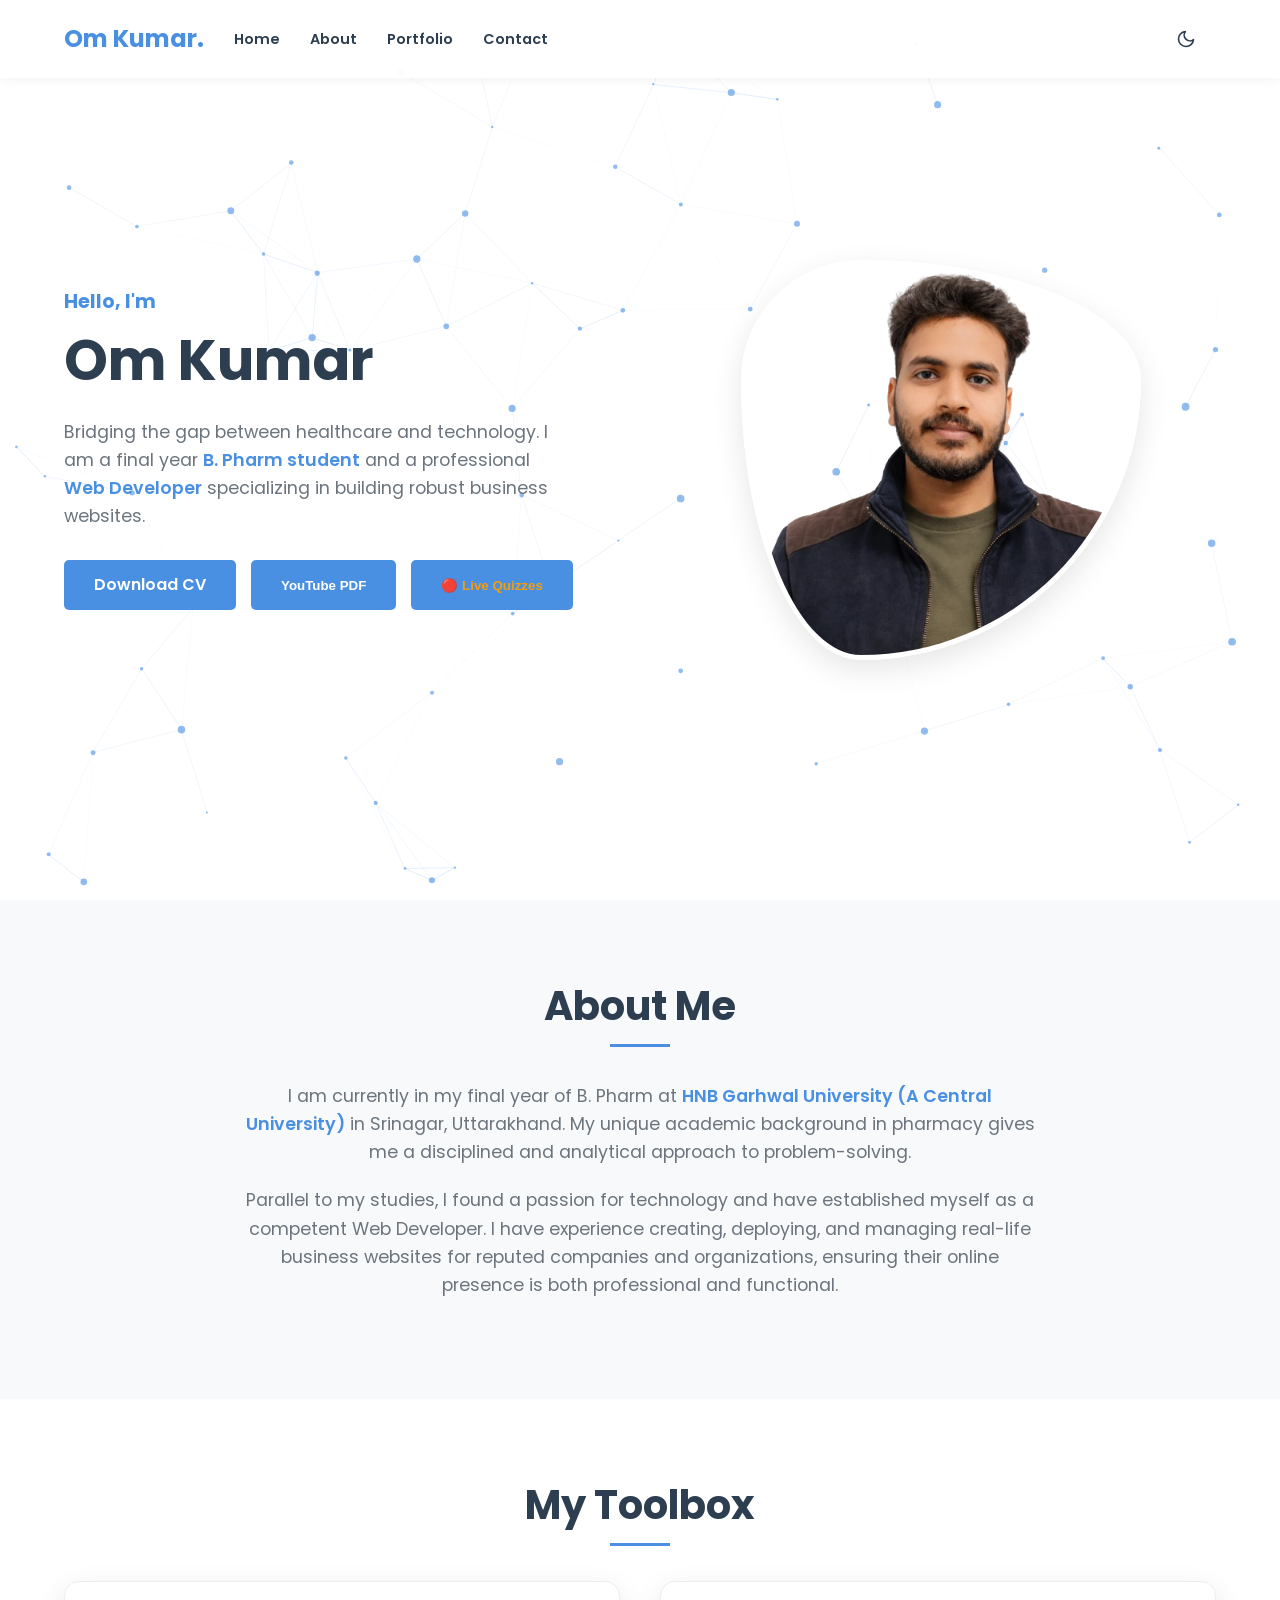
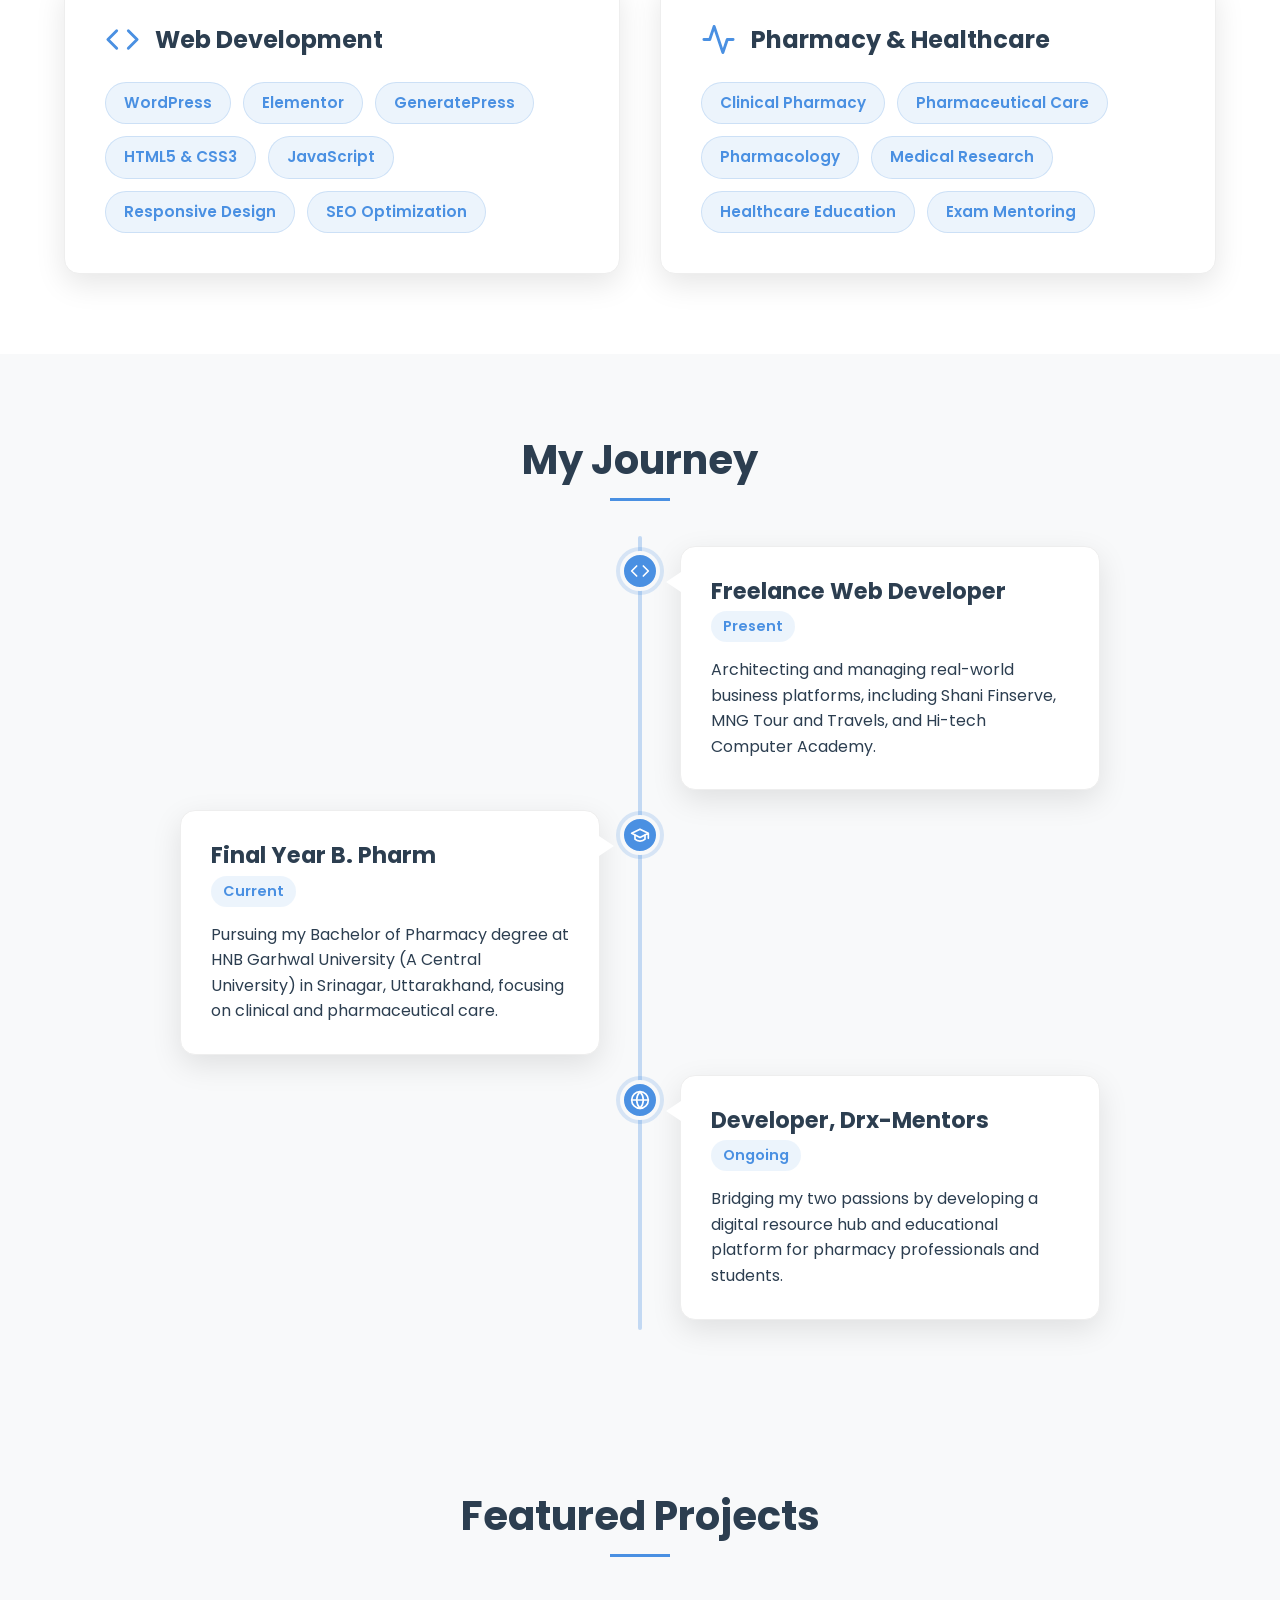
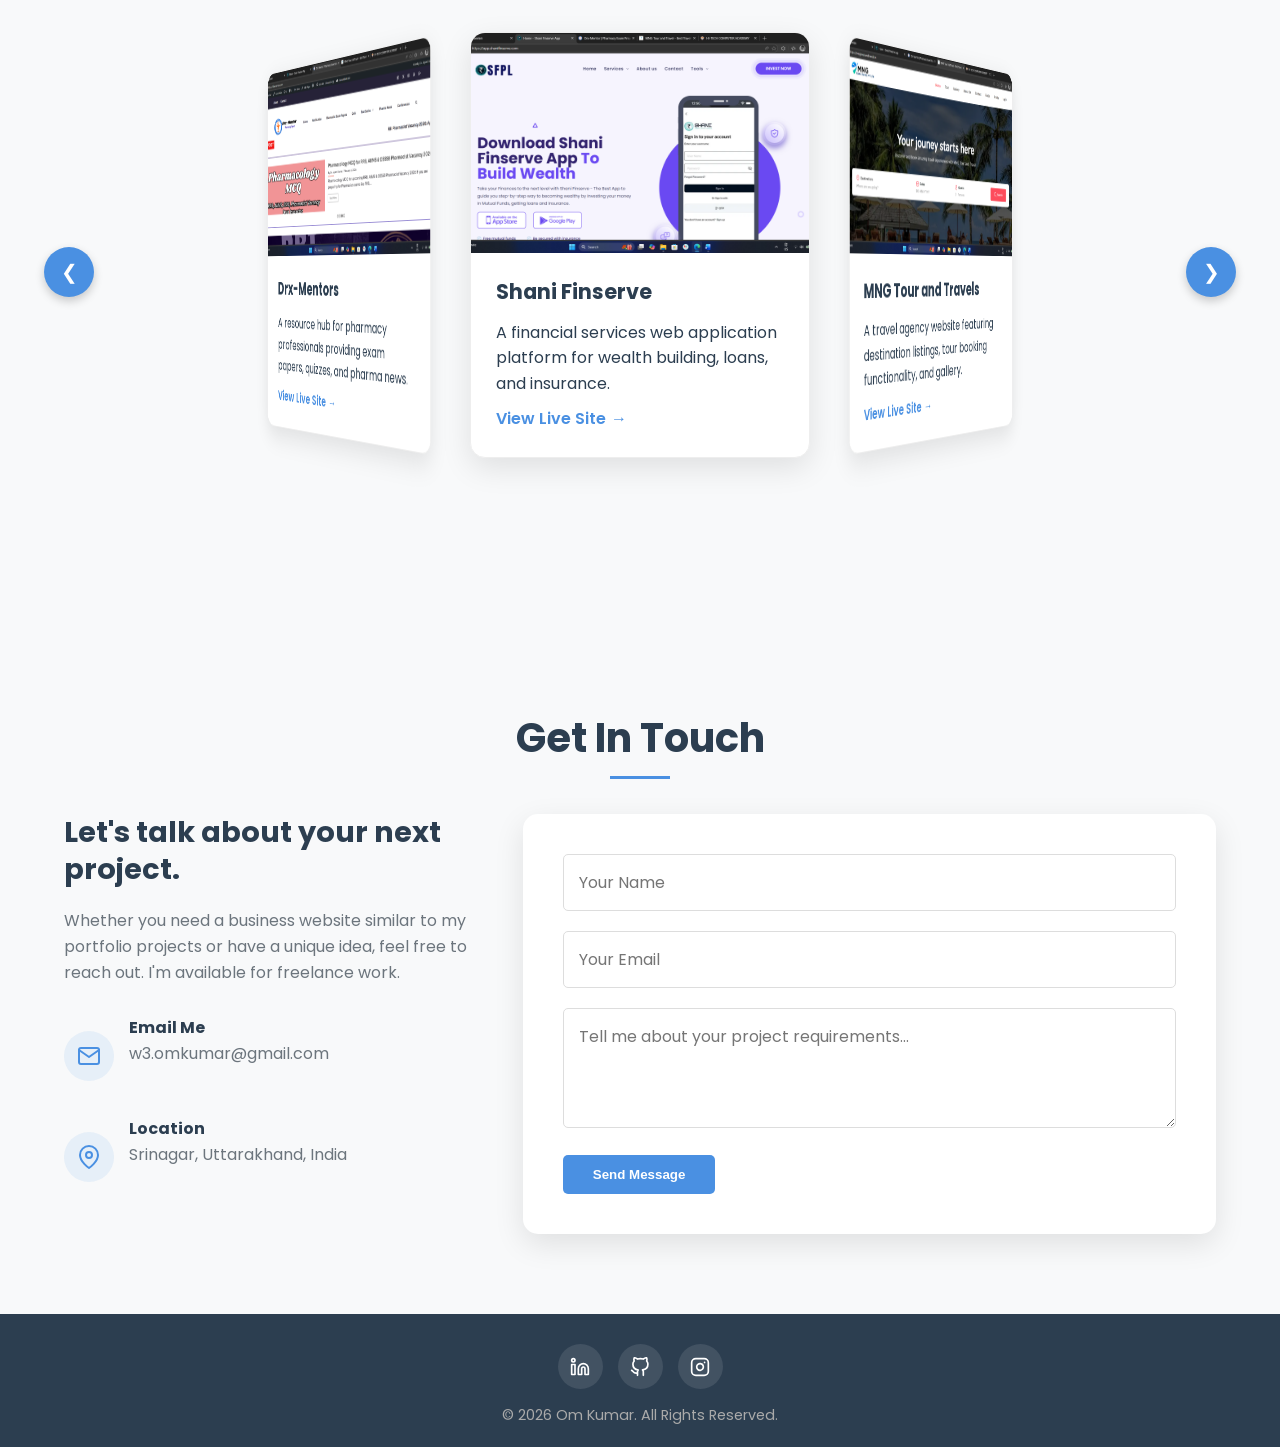
==== index.html @ 64848a7a "Add files via upload" ====
<!DOCTYPE html>
<html lang="en">

<head>
    <meta charset="UTF-8">
    <meta name="viewport" content="width=device-width, initial-scale=1.0">
    <title>Om Kumar | Pharma Student & Web Developer Portfolio</title>
    <link rel="icon" type="image/png" href="images/profile.png">
    <link href="https://fonts.googleapis.com/css2?family=Poppins:wght@300;400;600;700&display=swap" rel="stylesheet">

    <style>
        /* --- Hero Buttons & Hidden PDF Section --- */
        .hero-buttons {
            display: flex;
            gap: 15px;
            margin-bottom: 20px;
            flex-wrap: wrap;
        }

        .btn-secondary {
            background-color: transparent;
            border: 2px solid var(--primary-color);
            color: var(--primary-color);
        }

        .btn-secondary:hover {
            background-color: var(--primary-color);
            color: white;
        }

        body.dark-mode .btn-secondary {
            color: #6fb6ff;
            border-color: #6fb6ff;
        }

        body.dark-mode .btn-secondary:hover {
            color: white;
            background-color: #6fb6ff;
        }

        .hidden-pdf-box {
            max-height: 0;
            opacity: 0;
            overflow: hidden;
            transition: all 0.4s ease-in-out;
            background: rgba(74, 144, 226, 0.05);
            border-left: 4px solid var(--primary-color);
            padding: 0 20px;
            margin-top: 10px;
            border-radius: 0 10px 10px 0;
            max-width: 500px;
        }

        .hidden-pdf-box.show {
            max-height: 400px;
            opacity: 1;
            padding: 20px;
            margin-bottom: 30px;
        }

        .hidden-pdf-box h4 {
            font-size: 1.1rem;
            margin-bottom: 5px;
            color: var(--secondary-color);
        }

        .hidden-pdf-box p {
            font-size: 0.95rem;
            margin-bottom: 0;
        }

        body.dark-mode .hidden-pdf-box h4 {
            color: #fff;
        }

        .pdf-links {
            display: flex;
            flex-direction: column;
            gap: 10px;
            margin-top: 15px;
        }

        .pdf-link-item {
            display: inline-flex;
            align-items: center;
            padding: 10px 15px;
            background: var(--bg-white);
            border-radius: 5px;
            box-shadow: 0 2px 5px rgba(0, 0, 0, 0.05);
            transition: var(--transition);
            border: 1px solid #eee;
            font-weight: 600;
            font-size: 0.9rem;
        }

        body.dark-mode .pdf-link-item {
            background: #2c2c2c;
            border-color: #444;
            color: #fff;
        }

        .pdf-link-item:hover {
            transform: translateX(5px);
            border-color: var(--primary-color);
            color: var(--primary-color);
        }

        /* --- Experience Timeline Styles --- */
        #experience {
            background-color: var(--bg-light);
            /* Alternates with the white background of the skills section */
        }

        .timeline {
            position: relative;
            max-width: 1000px;
            margin: 0 auto;
        }

        /* The central vertical line */
        .timeline::after {
            content: '';
            position: absolute;
            width: 4px;
            background-color: rgba(74, 144, 226, 0.3);
            top: 0;
            bottom: 0;
            left: 50%;
            margin-left: -2px;
            border-radius: 2px;
        }

        .timeline-item {
            padding: 10px 40px;
            position: relative;
            background-color: inherit;
            width: 50%;
        }

        .timeline-item.left {
            left: 0;
        }

        .timeline-item.right {
            left: 50%;
        }

        /* The icons on the line */
        .timeline-icon {
            position: absolute;
            width: 40px;
            height: 40px;
            right: -20px;
            background-color: var(--primary-color);
            border: 4px solid var(--bg-light);
            top: 15px;
            border-radius: 50%;
            z-index: 1;
            display: flex;
            align-items: center;
            justify-content: center;
            color: white;
            box-shadow: 0 0 0 4px rgba(74, 144, 226, 0.2);
            transition: var(--transition);
        }

        .timeline-item.right .timeline-icon {
            left: -20px;
        }

        .timeline-icon svg {
            width: 20px;
            height: 20px;
        }

        .timeline-item:hover .timeline-icon {
            transform: scale(1.2);
            box-shadow: 0 0 0 6px rgba(74, 144, 226, 0.4);
        }

        .timeline-content {
            padding: 30px;
            background-color: var(--bg-white);
            position: relative;
            border-radius: 15px;
            box-shadow: var(--shadow);
            border: 1px solid #eee;
            transition: var(--transition);
        }

        .timeline-item:hover .timeline-content {
            transform: translateY(-5px);
            box-shadow: 0 15px 35px rgba(0, 0, 0, 0.08);
        }

        .timeline-content h3 {
            font-size: 1.4rem;
            margin-bottom: 5px;
        }

        .timeline-date {
            display: inline-block;
            color: var(--primary-color);
            font-weight: 600;
            font-size: 0.9rem;
            margin-bottom: 15px;
            background: rgba(74, 144, 226, 0.1);
            padding: 4px 12px;
            border-radius: 20px;
        }

        /* Connecting arrows */
        .timeline-content::after {
            content: " ";
            position: absolute;
            top: 25px;
            width: 0;
            height: 0;
            border: medium solid var(--bg-white);
        }

        .timeline-item.left .timeline-content::after {
            right: -15px;
            border-width: 10px 0 10px 15px;
            border-color: transparent transparent transparent var(--bg-white);
        }

        .timeline-item.right .timeline-content::after {
            left: -15px;
            border-width: 10px 15px 10px 0;
            border-color: transparent var(--bg-white) transparent transparent;
        }

        /* Dark Mode Overrides for Timeline */
        body.dark-mode #experience {
            background-color: var(--bg-light);
        }

        body.dark-mode .timeline-icon {
            border-color: var(--bg-light);
        }

        body.dark-mode .timeline-content {
            background: #242424;
            border-color: #333;
        }

        body.dark-mode .timeline-item.left .timeline-content::after {
            border-color: transparent transparent transparent #242424;
        }

        body.dark-mode .timeline-item.right .timeline-content::after {
            border-color: transparent #242424 transparent transparent;
        }

        /* --- Timeline Mobile Responsiveness --- */
        @media screen and (max-width: 768px) {
            .timeline::after {
                left: 31px;
            }

            .timeline-item {
                width: 100%;
                padding-left: 70px;
                padding-right: 0px;
            }

            .timeline-item.right {
                left: 0%;
            }

            .timeline-icon,
            .timeline-item.right .timeline-icon {
                left: 11px;
                right: auto;
            }

            .timeline-item.left .timeline-content::after,
            .timeline-item.right .timeline-content::after {
                left: -15px;
                right: auto;
                border-width: 10px 15px 10px 0;
                border-color: transparent var(--bg-white) transparent transparent;
            }

            body.dark-mode .timeline-item.left .timeline-content::after,
            body.dark-mode .timeline-item.right .timeline-content::after {
                border-color: transparent #242424 transparent transparent;
            }
        }

        /* --- WhatsApp Widget Styles --- */
        .whatsapp-widget {
            position: fixed;
            bottom: 100px;
            left: 30px;
            /* Placed on the left, opposite the back-to-top button */
            width: 55px;
            height: 55px;
            background-color: #25D366;
            /* Official WhatsApp Green */
            color: white;
            border-radius: 50%;
            display: flex;
            align-items: center;
            justify-content: center;
            box-shadow: 0 4px 15px rgba(37, 211, 102, 0.4);
            z-index: 999;
            transition: var(--transition);
            animation: pulse-green 2s infinite;
        }

        .whatsapp-widget:hover {
            transform: translateY(-5px) scale(1.05);
            box-shadow: 0 6px 20px rgba(37, 211, 102, 0.6);
            animation: none;
            /* Stops the pulsing when hovered */
        }

        /* The glowing pulse effect */
        @keyframes pulse-green {
            0% {
                box-shadow: 0 0 0 0 rgba(37, 211, 102, 0.7);
            }

            70% {
                box-shadow: 0 0 0 15px rgba(37, 211, 102, 0);
            }

            100% {
                box-shadow: 0 0 0 0 rgba(37, 211, 102, 0);
            }
        }

        /* Make it slightly smaller on mobile phones */
        @media (max-width: 768px) {
            .whatsapp-widget {
                bottom: 90px;
                left: 20px;
                width: 50px;
                height: 50px;
            }
        }

        /* --- Back to Top Button Styles --- */
        .back-to-top {
            position: fixed;
            bottom: 30px;
            right: 30px;
            width: 50px;
            height: 50px;
            background-color: var(--primary-color);
            color: white;
            border: none;
            border-radius: 50%;
            display: flex;
            align-items: center;
            justify-content: center;
            cursor: pointer;
            box-shadow: 0 4px 15px rgba(0, 0, 0, 0.2);
            opacity: 0;
            visibility: hidden;
            transform: translateY(20px);
            transition: all 0.3s ease;
            z-index: 999;
        }

        /* This class will be added by JavaScript when scrolling */
        .back-to-top.show {
            opacity: 1;
            visibility: visible;
            transform: translateY(0);
        }

        .back-to-top:hover {
            background-color: #357abd;
            transform: translateY(-5px);
            box-shadow: 0 6px 20px rgba(74, 144, 226, 0.4);
        }

        /* --- CSS Variables & Reset --- */
        :root {
            --primary-color: #4a90e2;
            /* A professional blue */
            --secondary-color: #2c3e50;
            /* Dark slate blue for text */
            --bg-light: #f8f9fa;
            --bg-white: #ffffff;
            --text-gray: #6c757d;
            --shadow: 0 10px 30px rgba(0, 0, 0, 0.1);
            --transition: all 0.3s ease;
        }

        * {
            margin: 0;
            padding: 0;
            box-sizing: border-box;
        }

        html {
            scroll-behavior: smooth;
        }

        body {
            font-family: 'Poppins', sans-serif;
            line-height: 1.6;
            color: var(--secondary-color);
            background-color: var(--bg-white);
            overflow-x: hidden;
        }

        a {
            text-decoration: none;
            color: inherit;
        }

        ul {
            list-style: none;
        }

        section {
            padding: 80px 0;
        }

        .container {
            width: 90%;
            max-width: 1200px;
            margin: 0 auto;
        }

        h1,
        h2,
        h3 {
            font-weight: 700;
            line-height: 1.3;
        }

        h2 {
            font-size: 2.5rem;
            text-align: center;
            margin-bottom: 50px;
            position: relative;
        }

        h2::after {
            content: '';
            position: absolute;
            bottom: -15px;
            left: 50%;
            transform: translateX(-50%);
            width: 60px;
            height: 3px;
            background-color: var(--primary-color);
        }

        .btn {
            display: inline-block;
            padding: 12px 30px;
            background-color: var(--primary-color);
            color: white;
            border-radius: 5px;
            font-weight: 600;
            transition: var(--transition);
            border: none;
            cursor: pointer;
        }

        .btn:hover {
            background-color: #357abd;
            transform: translateY(-3px);
            box-shadow: 0 10px 20px rgba(74, 144, 226, 0.3);
        }

        /* --- Header & Navigation --- */
        header {
            position: fixed;
            top: 0;
            left: 0;
            width: 100%;
            background: rgba(255, 255, 255, 0.95);
            padding: 20px 0;
            z-index: 1000;
            box-shadow: 0 2px 10px rgba(0, 0, 0, 0.05);
        }

        header .container {
            display: flex;
            justify-content: space-between;
            align-items: center;
        }

        .logo {
            font-size: 1.5rem;
            font-weight: 700;
            color: var(--primary-color);
        }

        .nav-links {
            display: flex;
        }

        .nav-links li {
            margin-left: 30px;
        }

        .nav-links a {
            font-weight: 600;
            font-size: 0.9rem;
            position: relative;
        }

        .nav-links a::after {
            content: '';
            position: absolute;
            bottom: -5px;
            left: 0;
            width: 0;
            height: 2px;
            background-color: var(--primary-color);
            transition: var(--transition);
        }

        .nav-links a:hover::after {
            width: 100%;
        }

        .hamburger {
            display: none;
            cursor: pointer;
        }

        /* --- Hero Section --- */
        #hero {
            min-height: 100vh;
            display: flex;
            align-items: center;
            padding-top: 100px;
            /* Account for fixed header */
        }

        .hero-content {
            display: flex;
            align-items: center;
            justify-content: space-between;
            gap: 50px;
        }

        .hero-text {
            flex: 1;
        }

        .hero-text h3 {
            font-size: 1.2rem;
            color: var(--primary-color);
            margin-bottom: 10px;
        }

        .hero-text h1 {
            font-size: 3.5rem;
            margin-bottom: 20px;
        }

        .hero-text p {
            font-size: 1.1rem;
            color: var(--text-gray);
            margin-bottom: 30px;
            max-width: 500px;
        }

        .hero-image {
            flex: 1;
            display: flex;
            justify-content: center;
        }

        .hero-image img {
            width: 400px;
            height: 400px;
            object-fit: cover;
            border-radius: 30% 70% 70% 30% / 30% 30% 70% 70%;
            box-shadow: var(--shadow);
            border: 5px solid var(--bg-white);
            animation: morph 8s ease-in-out infinite;
        }

        @keyframes morph {
            0% {
                border-radius: 60% 40% 30% 70%/60% 30% 70% 40%;
            }

            50% {
                border-radius: 30% 60% 70% 40%/50% 60% 30% 60%;
            }

            100% {
                border-radius: 60% 40% 30% 70%/60% 30% 70% 40%;
            }
        }

        /* --- About Section --- */
        #about {
            background-color: var(--bg-light);
        }

        .about-content {
            text-align: center;
            max-width: 800px;
            margin: 0 auto;
        }

        .about-content p {
            margin-bottom: 20px;
            font-size: 1.1rem;
            color: var(--text-gray);
        }

        .highlight {
            color: var(--primary-color);
            font-weight: 600;
        }

        /* --- Portfolio Section --- */
        /* --- Carousel Section Styles --- */
        /* --- 3D Round Carousel Styles --- */
        #portfolio {
            background-color: var(--bg-light);
            overflow-x: hidden;
        }

        .carousel-wrapper {
            position: relative;
            display: flex;
            align-items: center;
            justify-content: center;
            padding: 40px 0;
        }

        /* 3D Perspective Container */
        .carousel-container {
            perspective: 1200px;
            width: 100%;
            height: 480px;
            position: relative;
            display: flex;
            justify-content: center;
            align-items: center;
        }

        /* The Rotating Track */
        .carousel-track {
            width: 340px;
            height: 100%;
            position: absolute;
            transform-style: preserve-3d;
            transition: transform 0.8s cubic-bezier(0.2, 0.8, 0.2, 1);
        }

        /* The Cards */
        .project-card {
            position: absolute;
            width: 340px;
            background: var(--bg-white);
            border-radius: 15px;
            overflow: hidden;
            box-shadow: var(--shadow);
            border: 1px solid #eee;
            transition: var(--transition);
            /* Hides the back of the cards when they rotate to the rear */
            backface-visibility: hidden;
        }

        body.dark-mode .project-card {
            border-color: #333;
        }

        .project-card:hover {
            box-shadow: 0 15px 35px rgba(74, 144, 226, 0.4);
        }

        .project-img-container {
            height: 220px;
            overflow: hidden;
            position: relative;
        }

        .project-img-container img {
            width: 100%;
            height: 100%;
            object-fit: cover;
            object-position: top;
            transition: transform 0.5s ease;
        }

        .project-card:hover .project-img-container img {
            transform: scale(1.05);
        }

        .project-info {
            padding: 25px;
        }

        .project-info h3 {
            font-size: 1.3rem;
            margin-bottom: 15px;
        }

        .project-link {
            display: inline-flex;
            align-items: center;
            color: var(--primary-color);
            font-weight: 600;
            margin-top: 10px;
        }

        .project-link span {
            margin-left: 5px;
            transition: var(--transition);
        }

        .project-link:hover span {
            margin-left: 10px;
        }

        /* Carousel Navigation Buttons */
        .carousel-btn {
            background-color: var(--primary-color);
            color: white;
            border: none;
            width: 50px;
            height: 50px;
            border-radius: 50%;
            cursor: pointer;
            font-size: 20px;
            display: flex;
            align-items: center;
            justify-content: center;
            position: absolute;
            z-index: 10;
            transition: var(--transition);
            box-shadow: 0 4px 10px rgba(0, 0, 0, 0.2);
        }

        .carousel-btn:hover {
            background-color: #357abd;
            transform: scale(1.1);
        }

        /* Position buttons outside the spinning cylinder */
        .prev-btn {
            left: 10%;
        }

        .next-btn {
            right: 10%;
        }

        /* --- Skills Section Styles --- */
        /* Note: We alternate the background so it stands out from About and Portfolio */
        #skills {
            background-color: var(--bg-white);
        }

        /* If your About section is also var(--bg-white), change the above to var(--bg-light) to keep the alternating stripe effect */

        .skills-container {
            display: grid;
            grid-template-columns: repeat(auto-fit, minmax(300px, 1fr));
            gap: 40px;
        }

        .skills-card {
            background: var(--bg-white);
            padding: 40px;
            border-radius: 15px;
            box-shadow: var(--shadow);
            border: 1px solid #eee;
            transition: var(--transition);
        }

        .skills-card:hover {
            transform: translateY(-5px);
            box-shadow: 0 15px 35px rgba(0, 0, 0, 0.08);
        }

        .skills-header {
            display: flex;
            align-items: center;
            margin-bottom: 25px;
            gap: 15px;
        }

        .skills-header svg {
            width: 35px;
            height: 35px;
            color: var(--primary-color);
        }

        .skills-header h3 {
            font-size: 1.5rem;
            margin: 0;
        }

        .skills-cloud {
            display: flex;
            flex-wrap: wrap;
            gap: 12px;
        }

        .skill-tag {
            background: rgba(74, 144, 226, 0.1);
            color: var(--primary-color);
            padding: 8px 18px;
            border-radius: 30px;
            font-size: 0.95rem;
            font-weight: 600;
            transition: var(--transition);
            border: 1px solid rgba(74, 144, 226, 0.2);
            cursor: default;
        }

        .skill-tag:hover {
            background: var(--primary-color);
            color: white;
            transform: scale(1.05);
            box-shadow: 0 5px 15px rgba(74, 144, 226, 0.3);
        }

        /* Dark Mode Overrides for Skills */
        body.dark-mode .skills-card {
            border-color: #333;
            background: #242424;
        }

        body.dark-mode .skill-tag {
            background: rgba(74, 144, 226, 0.15);
            border-color: rgba(74, 144, 226, 0.3);
            color: #6fb6ff;
            /* Slightly brighter blue for dark background visibility */
        }

        body.dark-mode .skill-tag:hover {
            background: var(--primary-color);
            color: white;
        }

        .carousel-btn:hover {
            background-color: #357abd;
            transform: scale(1.1);
        }

        .prev-btn {
            left: -20px;
        }

        .next-btn {
            right: -20px;
        }

        /* Responsive adjustments for carousel */
        @media (max-width: 968px) {

            /* Show 2 cards at a time on tablets */
            .project-card {
                flex: 0 0 calc(50% - 15px);
            }
        }

        @media (max-width: 768px) {

            /* Show 1 card at a time on mobile */
            .project-card {
                flex: 0 0 100%;
            }

            .prev-btn {
                left: 0px;
            }

            .next-btn {
                right: 0px;
            }
        }

        /* --- Contact Section --- */
        #contact {
            background-color: var(--bg-light);
        }

        .contact-container {
            display: flex;
            gap: 50px;
        }

        .contact-info {
            flex: 1;
        }

        .contact-info h3 {
            font-size: 1.8rem;
            margin-bottom: 20px;
        }

        .contact-info p {
            color: var(--text-gray);
            margin-bottom: 30px;
        }

        .info-item {
            display: flex;
            align-items: center;
            margin-bottom: 20px;
        }

        .info-icon {
            width: 50px;
            height: 50px;
            background-color: rgba(74, 144, 226, 0.1);
            color: var(--primary-color);
            border-radius: 50%;
            display: flex;
            justify-content: center;
            align-items: center;
            font-size: 1.2rem;
            margin-right: 15px;
        }

        .contact-form {
            flex: 1.5;
            background: var(--bg-white);
            padding: 40px;
            border-radius: 15px;
            box-shadow: var(--shadow);
        }

        .form-group {
            margin-bottom: 20px;
        }

        .form-control {
            width: 100%;
            padding: 15px;
            border: 1px solid #ddd;
            border-radius: 5px;
            font-family: inherit;
            font-size: 1rem;
            transition: var(--transition);
        }

        .form-control:focus {
            outline: none;
            border-color: var(--primary-color);
        }

        textarea.form-control {
            resize: vertical;
            height: 120px;
        }

        /* --- Footer --- */
        footer {
            background-color: var(--secondary-color);
            color: white;
            padding: 20px 0;
            text-align: center;
        }

        /* Ensure the hero section can contain the canvas properly */
        #hero {
            position: relative;
            overflow: hidden;
            /* ... keep your existing min-height, display, etc. ... */
        }

        /* --- Particle Canvas Styles --- */
        #particle-canvas {
            position: absolute;
            top: 0;
            left: 0;
            width: 100%;
            height: 100%;
            z-index: 1;
            /* Puts the canvas behind the content */
            pointer-events: none;
            /* Prevents the canvas from blocking clicks on your buttons */
        }

        .hero-content {
            position: relative;
            z-index: 2;
            /* Keeps your text and image above the dots */
            /* ... keep your existing flex, align-items, etc. ... */
        }

        @media (max-width: 768px) {
            /* ... keep your other mobile styles ... */

            /* Add these two lines for the 3D mobile carousel */
            .carousel-track {
                width: 280px;
            }

            .project-card {
                width: 280px;
            }

            .prev-btn {
                left: 5px;
            }

            .next-btn {
                right: 5px;
            }
        }

        /* --- Responsive Media Queries --- */
        @media (max-width: 968px) {
            .hero-content {
                flex-direction: column-reverse;
                text-align: center;
                gap: 30px;
            }

            .hero-text p {
                margin: 0 auto 30px auto;
            }

            .contact-container {
                flex-direction: column;
            }

            .portfolio-grid {
                grid-template-columns: repeat(auto-fit, minmax(300px, 1fr));
            }
        }

        @media (max-width: 768px) {
            .hamburger {
                display: block;
            }

            .nav-links {
                position: fixed;
                top: 70px;
                left: -100%;
                width: 100%;
                height: calc(100vh - 70px);
                background-color: var(--bg-white);
                flex-direction: column;
                align-items: center;
                justify-content: center;
                transition: var(--transition);
            }

            .nav-links.active {
                left: 0;
            }

            .nav-links li {
                margin: 20px 0;
            }

            h2 {
                font-size: 2rem;
            }

            .hero-image img {
                width: 300px;
                height: 300px;
            }
        }

        /* --- Footer & Social Links --- */
        footer {
            background-color: var(--secondary-color);
            color: white;
            padding: 30px 0 20px 0;
            text-align: center;
        }

        .social-links {
            display: flex;
            gap: 15px;
            justify-content: center;
            margin-bottom: 15px;
        }

        .social-links a {
            display: flex;
            align-items: center;
            justify-content: center;
            width: 45px;
            height: 45px;
            background-color: rgba(255, 255, 255, 0.1);
            /* Subtle transparent white background */
            color: white;
            border-radius: 50%;
            transition: var(--transition);
        }

        .social-links a:hover {
            background-color: var(--primary-color);
            transform: translateY(-5px);
            box-shadow: 0 5px 15px rgba(74, 144, 226, 0.4);
        }

        footer p {
            color: #aaa;
            font-size: 0.9rem;
        }

        /* --- Dark Mode Variables & Overrides --- */
        body.dark-mode {
            --bg-light: #121212;
            --bg-white: #1e1e1e;
            --secondary-color: #f8f9fa;
            /* Text becomes light */
            --text-gray: #a0aab2;
            --shadow: 0 10px 30px rgba(0, 0, 0, 0.5);
        }

        /* Update specific elements for dark mode */
        body.dark-mode header {
            background: rgba(30, 30, 30, 0.95);
            box-shadow: 0 2px 10px rgba(0, 0, 0, 0.5);
        }

        body.dark-mode .form-control {
            background-color: #2c2c2c;
            border-color: #444;
            color: #fff;
        }

        body.dark-mode .project-card {
            border-color: #333;
        }

        body.dark-mode .hamburger svg {
            fill: var(--secondary-color);
        }

        /* Theme Toggle Button Styles */
        .theme-toggle {
            background: none;
            border: none;
            color: var(--secondary-color);
            cursor: pointer;
            margin-left: auto;
            /* Pushes it to the right */
            margin-right: 20px;
            display: flex;
            align-items: center;
            justify-content: center;
            transition: var(--transition);
        }

        .theme-toggle:hover {
            color: var(--primary-color);
            transform: scale(1.1);
        }

        /* Make room for the button in mobile view */
        @media (max-width: 768px) {
            .theme-toggle {
                margin-left: 15px;
                margin-right: 15px;
            }
        }

        /* --- Live Quizzes Modal --- */
        .quiz-modal {
            position: fixed;
            z-index: 10000;
            left: 0;
            top: 0;
            width: 100%;
            height: 100%;
            overflow: auto;
            background-color: rgba(0, 0, 0, 0.6);
            backdrop-filter: blur(5px);
            display: flex;
            align-items: center;
            justify-content: center;
            opacity: 0;
            visibility: hidden;
            transition: all 0.3s ease;
        }

        .quiz-modal.show {
            opacity: 1;
            visibility: visible;
        }

        .quiz-modal-content {
            background-color: var(--bg-white);
            margin: auto;
            padding: 30px;
            border-radius: 15px;
            width: 90%;
            max-width: 500px;
            box-shadow: 0 15px 40px rgba(0, 0, 0, 0.2);
            position: relative;
            transform: scale(0.8);
            transition: transform 0.3s cubic-bezier(0.175, 0.885, 0.32, 1.275);
        }

        .quiz-modal.show .quiz-modal-content {
            transform: scale(1);
        }

        body.dark-mode .quiz-modal-content {
            background-color: #1e1e1e;
            color: #fff;
        }

        .close-quiz-modal {
            color: #aaa;
            position: absolute;
            top: 15px;
            right: 20px;
            font-size: 28px;
            font-weight: bold;
            cursor: pointer;
            transition: 0.2s;
        }

        .close-quiz-modal:hover {
            color: #dc2626;
        }

        .quiz-list {
            display: flex;
            flex-direction: column;
            gap: 15px;
            margin-top: 20px;
        }

        .quiz-card-item {
            display: flex;
            align-items: center;
            justify-content: space-between;
            padding: 15px;
            border: 1px solid #eee;
            border-radius: 10px;
            background: var(--bg-light);
            transition: all 0.3s ease;
        }

        body.dark-mode .quiz-card-item {
            background: #2c2c2c;
            border-color: #444;
        }

        .quiz-card-item:hover {
            border-color: var(--primary-color);
            transform: translateY(-2px);
            box-shadow: 0 5px 15px rgba(0, 0, 0, 0.05);
        }

        .quiz-card-icon {
            font-size: 2rem;
            margin-right: 15px;
        }
    </style>
</head>

<body>

    <header>
        <header>
            <div class="container">
                <a href="#hero" class="logo">Om Kumar.</a>
                <ul class="nav-links">
                    <li><a href="#hero">Home</a></li>
                    <li><a href="#about">About</a></li>
                    <li><a href="#portfolio">Portfolio</a></li>
                    <li><a href="#contact">Contact</a></li>
                </ul>

                <button id="theme-toggle" class="theme-toggle" aria-label="Toggle Dark Mode">
                    <svg class="moon-icon" xmlns="http://www.w3.org/2000/svg" width="20" height="20" viewBox="0 0 24 24"
                        fill="none" stroke="currentColor" stroke-width="2" stroke-linecap="round"
                        stroke-linejoin="round">
                        <path d="M21 12.79A9 9 0 1 1 11.21 3 7 7 0 0 0 21 12.79z"></path>
                    </svg>
                    <svg class="sun-icon" xmlns="http://www.w3.org/2000/svg" width="20" height="20" viewBox="0 0 24 24"
                        fill="none" stroke="currentColor" stroke-width="2" stroke-linecap="round"
                        stroke-linejoin="round" style="display: none;">
                        <circle cx="12" cy="12" r="5"></circle>
                        <line x1="12" y1="1" x2="12" y2="3"></line>
                        <line x1="12" y1="21" x2="12" y2="23"></line>
                        <line x1="4.22" y1="4.22" x2="5.64" y2="5.64"></line>
                        <line x1="18.36" y1="18.36" x2="19.78" y2="19.78"></line>
                        <line x1="1" y1="12" x2="3" y2="12"></line>
                        <line x1="21" y1="12" x2="23" y2="12"></line>
                        <line x1="4.22" y1="19.78" x2="5.64" y2="18.36"></line>
                        <line x1="18.36" y1="5.64" x2="19.78" y2="4.22"></line>
                    </svg>
                </button>

                <div class="hamburger">
                    <svg width="30" height="30" viewBox="0 0 100 80" fill="var(--secondary-color)">
                        <rect width="100" height="10"></rect>
                        <rect y="30" width="100" height="10"></rect>
                        <rect y="60" width="100" height="10"></rect>
                    </svg>
                </div>
            </div>
        </header>
    </header>

    <section id="hero">
        <canvas id="particle-canvas"></canvas>
        <div class="container hero-content">
            <div class="hero-text">
                <h3>Hello, I'm</h3>
                <h1>Om Kumar</h1>
                <p>Bridging the gap between healthcare and technology. I am a final year <span class="highlight">B.
                        Pharm student</span> and a professional <span class="highlight">Web Developer</span>
                    specializing in building robust business websites.</p>
                <div class="hero-buttons">
                    <a href="#" class="btn" id="download-cv">Download CV</a>
                    <button id="youtube-pdf-trigger" class="btn btn-secondary">YouTube PDF</button>
                    <button id="live-quizzes-trigger" class="btn btn-secondary"
                        style="border-color: #f59e0b; color: #f59e0b; font-weight: bold;">🔴 Live Quizzes</button>
                </div>

                <div id="live-quizzes-modal" class="quiz-modal">
                    <div class="quiz-modal-content">
                        <span class="close-quiz-modal" id="close-quiz-modal">&times;</span>
                        <h2 style="font-size: 1.8rem; margin-bottom: 5px;">Live Quizzes</h2>
                        <p style="color: var(--text-gray); font-size: 0.95rem;">Join a live quiz, compete in real-time
                            and check the leaderboard!</p>
                        <div class="quiz-list" style="max-height: 300px; overflow-y: auto; padding-right: 5px;">
                            <div class="quiz-card-item">
                                <div style="display: flex; align-items: center;">
                                    <div class="quiz-card-icon">📚</div>
                                    <div>
                                        <h4 style="margin-bottom: 2px;">Jainism & Buddhism</h4>
                                        <p style="font-size: 0.85rem; color: var(--text-gray); margin: 0;">Target Exam
                                            Special | 40 Questions</p>
                                    </div>
                                </div>
                                <a href="jain-buddh-quiz.html" class="btn"
                                    style="padding: 8px 15px; font-size: 0.9rem;">Join Now</a>
                            </div>

                            <div class="quiz-card-item">
                                <div style="display: flex; align-items: center;">
                                    <div class="quiz-card-icon">🏺</div>
                                    <div>
                                        <h4 style="margin-bottom: 2px;">Indus Valley</h4>
                                        <p style="font-size: 0.85rem; color: var(--text-gray); margin: 0;">History Mock
                                            Test | 30 Questions</p>
                                    </div>
                                </div>
                                <a href="ivc-quiz.html" class="btn" style="padding: 8px 15px; font-size: 0.9rem;">Join
                                    Now</a>
                            </div>

                            <div class="quiz-card-item">
                                <div style="display: flex; align-items: center;">
                                    <div class="quiz-card-icon">📜</div>
                                    <div>
                                        <h4 style="margin-bottom: 2px;">Vedic Age</h4>
                                        <p style="font-size: 0.85rem; color: var(--text-gray); margin: 0;">Ancient
                                            History | 50 Questions</p>
                                    </div>
                                </div>
                                <a href="vedic-age-quiz.html" class="btn"
                                    style="padding: 8px 15px; font-size: 0.9rem;">Join Now</a>
                            </div>

                            <div class="quiz-card-item">
                                <div style="display: flex; align-items: center;">
                                    <div class="quiz-card-icon">👑</div>
                                    <div>
                                        <h4 style="margin-bottom: 2px;">Mahajanapadas</h4>
                                        <p style="font-size: 0.85rem; color: var(--text-gray); margin: 0;">Magadha
                                            Empire | Top MCQs</p>
                                    </div>
                                </div>
                                <a href="mahajanpad-quiz.html" class="btn"
                                    style="padding: 8px 15px; font-size: 0.9rem;">Join Now</a>
                            </div>
                        </div>
                    </div>
                </div>

                <div id="youtube-pdf-section" class="hidden-pdf-box">
                    <h4>Babita Mam Classes - Study Materials</h4>
                    <p>Download the latest question practice series notes below:</p>
                    <div class="pdf-links">
                        <a href="https://docs.google.com/document/d/1a4ezY-eDLQdJVQnu8z3lMBImvwuKsm5986Zc04g77ws/edit?usp=sharing"
                            target="_blank" class="pdf-link-item">
                            <span>📄 Vedic Age Top 50 MCQs</span>
                        </a>
                        <a href="https://docs.google.com/document/d/1jIx7hvKT9C2PoZ6uQ98ErOSQ0MXBgglH67lc-1_B3Sc/edit?usp=sharing"
                            target="_blank" class="pdf-link-item">
                            <span>📄 Indus Valley Civilization Top 30 MCQs</span>
                        </a>
                    </div>
                </div>
            </div>
            <div class="hero-image">
                <img src="images/profile.png" alt="Om Kumar">
            </div>
        </div>
    </section>

    <section id="about">
        <div class="container">
            <h2>About Me</h2>
            <div class="about-content">
                <p>I am currently in my final year of B. Pharm at <span class="highlight">HNB Garhwal University (A
                        Central University)</span> in Srinagar, Uttarakhand. My unique academic background in pharmacy
                    gives me a disciplined and analytical approach to problem-solving.</p>
                <p>Parallel to my studies, I found a passion for technology and have established myself as a competent
                    Web Developer. I have experience creating, deploying, and managing real-life business websites for
                    reputed companies and organizations, ensuring their online presence is both professional and
                    functional.</p>
            </div>
        </div>
    </section>

    <section id="skills">
        <div class="container">
            <h2>My Toolbox</h2>
            <div class="skills-container">

                <div class="skills-card">
                    <div class="skills-header">
                        <svg xmlns="http://www.w3.org/2000/svg" viewBox="0 0 24 24" fill="none" stroke="currentColor"
                            stroke-width="2" stroke-linecap="round" stroke-linejoin="round">
                            <polyline points="16 18 22 12 16 6"></polyline>
                            <polyline points="8 6 2 12 8 18"></polyline>
                        </svg>
                        <h3>Web Development</h3>
                    </div>
                    <div class="skills-cloud">
                        <span class="skill-tag">WordPress</span>
                        <span class="skill-tag">Elementor</span>
                        <span class="skill-tag">GeneratePress</span>
                        <span class="skill-tag">HTML5 & CSS3</span>
                        <span class="skill-tag">JavaScript</span>
                        <span class="skill-tag">Responsive Design</span>
                        <span class="skill-tag">SEO Optimization</span>
                    </div>
                </div>

                <div class="skills-card">
                    <div class="skills-header">
                        <svg xmlns="http://www.w3.org/2000/svg" viewBox="0 0 24 24" fill="none" stroke="currentColor"
                            stroke-width="2" stroke-linecap="round" stroke-linejoin="round">
                            <path d="M22 12h-4l-3 9L9 3l-3 9H2"></path>
                        </svg>
                        <h3>Pharmacy & Healthcare</h3>
                    </div>
                    <div class="skills-cloud">
                        <span class="skill-tag">Clinical Pharmacy</span>
                        <span class="skill-tag">Pharmaceutical Care</span>
                        <span class="skill-tag">Pharmacology</span>
                        <span class="skill-tag">Medical Research</span>
                        <span class="skill-tag">Healthcare Education</span>
                        <span class="skill-tag">Exam Mentoring</span>
                    </div>
                </div>

            </div>
        </div>
    </section>
    <section id="experience">
        <div class="container">
            <h2>My Journey</h2>
            <div class="timeline">

                <div class="timeline-item right">
                    <div class="timeline-icon">
                        <svg xmlns="http://www.w3.org/2000/svg" viewBox="0 0 24 24" fill="none" stroke="currentColor"
                            stroke-width="2" stroke-linecap="round" stroke-linejoin="round">
                            <polyline points="16 18 22 12 16 6"></polyline>
                            <polyline points="8 6 2 12 8 18"></polyline>
                        </svg>
                    </div>
                    <div class="timeline-content">
                        <h3>Freelance Web Developer</h3>
                        <span class="timeline-date">Present</span>
                        <p>Architecting and managing real-world business platforms, including Shani Finserve, MNG Tour
                            and Travels, and Hi-tech Computer Academy.</p>
                    </div>
                </div>

                <div class="timeline-item left">
                    <div class="timeline-icon">
                        <svg xmlns="http://www.w3.org/2000/svg" viewBox="0 0 24 24" fill="none" stroke="currentColor"
                            stroke-width="2" stroke-linecap="round" stroke-linejoin="round">
                            <path d="M22 10v6M2 10l10-5 10 5-10 5z"></path>
                            <path d="M6 12v5c3 3 9 3 12 0v-5"></path>
                        </svg>
                    </div>
                    <div class="timeline-content">
                        <h3>Final Year B. Pharm</h3>
                        <span class="timeline-date">Current</span>
                        <p>Pursuing my Bachelor of Pharmacy degree at HNB Garhwal University (A Central University) in
                            Srinagar, Uttarakhand, focusing on clinical and pharmaceutical care.</p>
                    </div>
                </div>

                <div class="timeline-item right">
                    <div class="timeline-icon">
                        <svg xmlns="http://www.w3.org/2000/svg" viewBox="0 0 24 24" fill="none" stroke="currentColor"
                            stroke-width="2" stroke-linecap="round" stroke-linejoin="round">
                            <circle cx="12" cy="12" r="10"></circle>
                            <line x1="2" y1="12" x2="22" y2="12"></line>
                            <path
                                d="M12 2a15.3 15.3 0 0 1 4 10 15.3 15.3 0 0 1-4 10 15.3 15.3 0 0 1-4-10 15.3 15.3 0 0 1 4-10z">
                            </path>
                        </svg>
                    </div>
                    <div class="timeline-content">
                        <h3>Developer, Drx-Mentors</h3>
                        <span class="timeline-date">Ongoing</span>
                        <p>Bridging my two passions by developing a digital resource hub and educational platform for
                            pharmacy professionals and students.</p>
                    </div>
                </div>

            </div>
        </div>
    </section>

    <section id="portfolio">
        <div class="container">
            <h2>Featured Projects</h2>

            <div class="carousel-wrapper">
                <button class="carousel-btn prev-btn" aria-label="Previous Project">&#10094;</button>

                <div class="carousel-container">
                    <div class="carousel-track">

                        <div class="project-card">
                            <div class="project-img-container">
                                <img src="images/shanifinserve.png" alt="Shani Finserve Website Screenshot">
                            </div>
                            <div class="project-info">
                                <h3>Shani Finserve</h3>
                                <p>A financial services web application platform for wealth building, loans, and
                                    insurance.</p>
                                <a href="https://app.shanifinserve.com" target="_blank" class="project-link">
                                    View Live Site <span>&#8594;</span>
                                </a>
                            </div>
                        </div>

                        <div class="project-card">
                            <div class="project-img-container">
                                <img src="images/mng.png" alt="MNG Tour and Travels Website Screenshot">
                            </div>
                            <div class="project-info">
                                <h3>MNG Tour and Travels</h3>
                                <p>A travel agency website featuring destination listings, tour booking functionality,
                                    and gallery.</p>
                                <a href="https://mngtoursandtravels.in" target="_blank" class="project-link">
                                    View Live Site <span>&#8594;</span>
                                </a>
                            </div>
                        </div>

                        <div class="project-card">
                            <div class="project-img-container">
                                <img src="images/hitech.png" alt="Hi-tech India Computer Academy Website Screenshot">
                            </div>
                            <div class="project-info">
                                <h3>Hi-tech Computer Academy</h3>
                                <p>An educational institute website with course listings, student center login, and
                                    certificate verification.</p>
                                <a href="https://hitechindia.in" target="_blank" class="project-link">
                                    View Live Site <span>&#8594;</span>
                                </a>
                            </div>
                        </div>

                        <div class="project-card">
                            <div class="project-img-container">
                                <img src="images/drxmentor.png" alt="Drx-Mentors Website Screenshot">
                            </div>
                            <div class="project-info">
                                <h3>Drx-Mentors</h3>
                                <p>A resource hub for pharmacy professionals providing exam papers, quizzes, and pharma
                                    news.</p>
                                <a href="https://drxmentor.com" target="_blank" class="project-link">
                                    View Live Site <span>&#8594;</span>
                                </a>
                            </div>
                        </div>

                    </div>
                </div>

                <button class="carousel-btn next-btn" aria-label="Next Project">&#10095;</button>
            </div>
        </div>
    </section>

    <section id="contact">
        <div class="container">
            <h2>Get In Touch</h2>
            <div class="contact-container">
                <div class="contact-info">
                    <h3>Let's talk about your next project.</h3>
                    <p>Whether you need a business website similar to my portfolio projects or have a unique idea, feel
                        free to reach out. I'm available for freelance work.</p>

                    <div class="info-item">
                        <div class="info-icon">
                            <svg xmlns="http://www.w3.org/2000/svg" width="24" height="24" viewBox="0 0 24 24"
                                fill="none" stroke="currentColor" stroke-width="2" stroke-linecap="round"
                                stroke-linejoin="round">
                                <path d="M4 4h16c1.1 0 2 .9 2 2v12c0 1.1-.9 2-2 2H4c-1.1 0-2-.9-2-2V6c0-1.1.9-2 2-2z">
                                </path>
                                <polyline points="22,6 12,13 2,6"></polyline>
                            </svg>
                        </div>
                        <div>
                            <h4>Email Me</h4>
                            <p>w3.omkumar@gmail.com</p>
                        </div>
                    </div>

                    <div class="info-item">
                        <div class="info-icon">
                            <svg xmlns="http://www.w3.org/2000/svg" width="24" height="24" viewBox="0 0 24 24"
                                fill="none" stroke="currentColor" stroke-width="2" stroke-linecap="round"
                                stroke-linejoin="round">
                                <path d="M21 10c0 7-9 13-9 13s-9-6-9-13a9 9 0 0 1 18 0z"></path>
                                <circle cx="12" cy="10" r="3"></circle>
                            </svg>
                        </div>
                        <div>
                            <h4>Location</h4>
                            <p>Srinagar, Uttarakhand, India</p>
                        </div>
                    </div>
                </div>

                <form class="contact-form" id="projectForm">
                    <div class="form-group">
                        <input type="text" id="senderName" class="form-control" placeholder="Your Name" required>
                    </div>
                    <div class="form-group">
                        <input type="email" id="senderEmail" class="form-control" placeholder="Your Email" required>
                    </div>
                    <div class="form-group">
                        <textarea id="senderMessage" class="form-control"
                            placeholder="Tell me about your project requirements..." required></textarea>
                    </div>
                    <button type="submit" class="btn">Send Message</button>
                </form>

            </div>
        </div>
    </section>

    <footer>
        <button id="backToTop" class="back-to-top" aria-label="Back to Top">
            <a href="https://wa.me/919102066047?text=Hi%20Om,%20I%20saw%20your%20portfolio%20and%20want%20to%20discuss%20a%20website%20project."
                target="_blank" class="whatsapp-widget" aria-label="Chat with Om on WhatsApp">
                <svg xmlns="http://www.w3.org/2000/svg" width="32" height="32" viewBox="0 0 24 24" fill="currentColor">
                    <path
                        d="M17.472 14.382c-.297-.149-1.758-.867-2.03-.967-.273-.099-.471-.148-.67.15-.197.297-.767.966-.94 1.164-.173.199-.347.223-.644.075-.297-.15-1.255-.463-2.39-1.475-.883-.788-1.48-1.761-1.653-2.059-.173-.297-.018-.458.13-.606.134-.133.298-.347.446-.52.149-.174.198-.298.298-.497.099-.198.05-.371-.025-.52-.075-.149-.669-1.612-.916-2.207-.242-.579-.487-.5-.669-.51a12.8 12.8 0 0 0-.57-.01c-.198 0-.52.074-.792.372-.272.297-1.04 1.016-1.04 2.479 0 1.462 1.065 2.875 1.213 3.074.149.198 2.096 3.2 5.077 4.487.709.306 1.262.489 1.694.625.712.227 1.36.195 1.871.118.571-.085 1.758-.719 2.006-1.413.248-.694.248-1.289.173-1.413-.074-.124-.272-.198-.57-.347m-5.421 7.403h-.004a9.87 9.87 0 0 1-5.031-1.378l-.361-.214-3.741.982.998-3.648-.235-.374a9.86 9.86 0 0 1-1.51-5.26c.001-5.45 4.436-9.884 9.888-9.884 2.64 0 5.122 1.03 6.988 2.898a9.825 9.825 0 0 1 2.893 6.994c-.003 5.45-4.437 9.884-9.885 9.884m8.413-18.297A11.815 11.815 0 0 0 12.05 0C5.495 0 .16 5.333.158 11.892c0 2.096.547 4.142 1.588 5.945L.057 24l6.305-1.654a11.882 11.882 0 0 0 5.683 1.448h.005c6.554 0 11.89-5.332 11.893-11.893a11.821 11.821 0 0 0-3.48-8.413Z" />
                </svg>
            </a>
            <svg xmlns="http://www.w3.org/2000/svg" width="24" height="24" viewBox="0 0 24 24" fill="none"
                stroke="currentColor" stroke-width="2" stroke-linecap="round" stroke-linejoin="round">
                <line x1="12" y1="19" x2="12" y2="5"></line>
                <polyline points="5 12 12 5 19 12"></polyline>
            </svg>
        </button>
        <div class="container">
            <div class="social-links">
                <a href="https://www.linkedin.com/in/w3-omkumar" target="_blank" aria-label="LinkedIn">
                    <svg xmlns="http://www.w3.org/2000/svg" width="20" height="20" viewBox="0 0 24 24" fill="none"
                        stroke="currentColor" stroke-width="2" stroke-linecap="round" stroke-linejoin="round">
                        <path d="M16 8a6 6 0 0 1 6 6v7h-4v-7a2 2 0 0 0-2-2 2 2 0 0 0-2 2v7h-4v-7a6 6 0 0 1 6-6z"></path>
                        <rect x="2" y="9" width="4" height="12"></rect>
                        <circle cx="4" cy="4" r="2"></circle>
                    </svg>
                </a>

                <a href="https://github.com/w3-omkumar" target="_blank" aria-label="GitHub">
                    <svg xmlns="http://www.w3.org/2000/svg" width="20" height="20" viewBox="0 0 24 24" fill="none"
                        stroke="currentColor" stroke-width="2" stroke-linecap="round" stroke-linejoin="round">
                        <path
                            d="M9 19c-5 1.5-5-2.5-7-3m14 6v-3.87a3.37 3.37 0 0 0-.94-2.61c3.14-.35 6.44-1.54 6.44-7A5.44 5.44 0 0 0 20 4.77 5.07 5.07 0 0 0 19.91 1S18.73.65 16 2.48a13.38 13.38 0 0 0-7 0C6.27.65 5.09 1 5.09 1A5.07 5.07 0 0 0 5 4.77a5.44 5.44 0 0 0-1.5 3.78c0 5.42 3.3 6.61 6.44 7A3.37 3.37 0 0 0 9 18.13V22">
                        </path>
                    </svg>
                </a>

                <a href="https://www.instagram.com/oomsingh_00" target="_blank" aria-label="Instagram">
                    <svg xmlns="http://www.w3.org/2000/svg" width="20" height="20" viewBox="0 0 24 24" fill="none"
                        stroke="currentColor" stroke-width="2" stroke-linecap="round" stroke-linejoin="round">
                        <rect x="2" y="2" width="20" height="20" rx="5" ry="5"></rect>
                        <path d="M16 11.37A4 4 0 1 1 12.63 8 4 4 0 0 1 16 11.37z"></path>
                        <line x1="17.5" y1="6.5" x2="17.51" y2="6.5"></line>
                    </svg>
                </a>

            </div>
            <p>© 2026 Om Kumar. All Rights Reserved.</p>
        </div>
    </footer>

    <script>
        document.addEventListener('DOMContentLoaded', () => {
            // --- Mobile Navigation Toggle ---
            const hamburger = document.querySelector('.hamburger');
            const navLinks = document.querySelector('.nav-links');
            const navLinksItems = document.querySelectorAll('.nav-links a');

            hamburger.addEventListener('click', () => {
                navLinks.classList.toggle('active');
            });

            // Close mobile menu when a link is clicked
            navLinksItems.forEach(item => {
                item.addEventListener('click', () => {
                    if (navLinks.classList.contains('active')) {
                        navLinks.classList.remove('active');
                    }
                });
            });

            // --- Smooth Scrolling for Anchor Links ---
            document.querySelectorAll('a[href^="#"]').forEach(anchor => {
                anchor.addEventListener('click', function (e) {
                    e.preventDefault();
                    const targetId = this.getAttribute('href');
                    if (targetId === '#') return; // Skip empty links

                    const targetElement = document.querySelector(targetId);
                    if (targetElement) {
                        // Offset for fixed header
                        const headerOffset = 70;
                        const elementPosition = targetElement.getBoundingClientRect().top;
                        const offsetPosition = elementPosition + window.pageYOffset - headerOffset;

                        window.scrollTo({
                            top: offsetPosition,
                            behavior: "smooth"
                        });
                    }
                });
            });

            // --- Contact Form Submission Handler (Mailto Draft) ---
            const projectForm = document.getElementById('projectForm');

            projectForm.addEventListener('submit', function (e) {
                e.preventDefault(); // Prevent the page from refreshing

                // 1. Get the values the user typed in
                const name = document.getElementById('senderName').value;
                const email = document.getElementById('senderEmail').value;
                const message = document.getElementById('senderMessage').value;

                // 2. Format the email subject and body
                const subject = encodeURIComponent(`New Project Inquiry from ${name}`);
                const body = encodeURIComponent(`Hi Om,\n\n${message}\n\n---\nSender Details:\nName: ${name}\nEmail: ${email}`);

                // 3. Create the mailto link pointing to your email
                const mailtoLink = `mailto:w3.omkumar@gmail.com?subject=${subject}&body=${body}`;

                // 4. Open the user's default email app with the draft
                window.location.href = mailtoLink;

                // 5. Clear the form fields after they click send
                projectForm.reset();
            });

            // --- Download CV Button Handler (Demo) ---
            const cvBtn = document.getElementById('download-cv');
            cvBtn.addEventListener('click', (e) => {
                // Since no actual CV file was provided, show an alert.
                // To make this work for real, add your PDF to the folder and change href="#" to href="om_kumar_cv.pdf" and add download attribute.
                e.preventDefault();
                alert('Demo: CV download initiated. (In a real deployment, this would download your PDF resume).');
            });
        });

        // 9. Hidden YouTube PDF Section Toggle
        const pdfTrigger = document.getElementById('youtube-pdf-trigger');
        const pdfSection = document.getElementById('youtube-pdf-section');

        pdfTrigger.addEventListener('click', (e) => {
            e.preventDefault();
            pdfSection.classList.toggle('show');

            // Change the button text depending on whether it is open or closed
            if (pdfSection.classList.contains('show')) {
                pdfTrigger.innerText = 'Close PDFs';
            } else {
                pdfTrigger.innerText = 'YouTube PDF';
            }
        });

        // --- Live Quizzes Modal Toggle Logic ---
        const liveQuizTrigger = document.getElementById('live-quizzes-trigger');
        const liveQuizModal = document.getElementById('live-quizzes-modal');
        const closeQuizModalBtn = document.getElementById('close-quiz-modal');

        liveQuizTrigger.addEventListener('click', (e) => {
            e.preventDefault();
            liveQuizModal.classList.add('show');
        });

        closeQuizModalBtn.addEventListener('click', () => {
            liveQuizModal.classList.remove('show');
        });

        // Close when clicking outside of the modal
        window.addEventListener('click', (e) => {
            if (e.target === liveQuizModal) {
                liveQuizModal.classList.remove('show');
            }
        });
        // 5. 3D Round Portfolio Carousel
        const track = document.querySelector('.carousel-track');

        // --- NEW: Clone cards to create an 8-sided circle instead of 4 ---
        // This creates a gentle curve so 3 cards are visible at once!
        const initialCards = document.querySelectorAll('.project-card');
        initialCards.forEach(card => {
            const clone = card.cloneNode(true);
            track.appendChild(clone);
        });

        // Select all 8 cards now
        const cards = document.querySelectorAll('.project-card');
        // -----------------------------------------------------------------

        const prevBtn = document.querySelector('.prev-btn');
        const nextBtn = document.querySelector('.next-btn');
        const carouselWrapper = document.querySelector('.carousel-wrapper');

        let currentIndex = 0;
        let autoPlayInterval;
        const theta = 360 / cards.length;

        const setupCarousel = () => {
            const cardWidth = cards[0].offsetWidth;
            // Added slightly more padding (+ 60) so the 3 visible cards have breathing room
            const radius = Math.round((cardWidth / 2) / Math.tan(Math.PI / cards.length)) + 60;
            cards.forEach((card, i) => { card.style.transform = `rotateY(${i * theta}deg) translateZ(${radius}px)`; });
            track.style.transform = `translateZ(${-radius}px) rotateY(${currentIndex * -theta}deg)`;
        };

        const rotateCarousel = () => {
            const cardWidth = cards[0].offsetWidth;
            const radius = Math.round((cardWidth / 2) / Math.tan(Math.PI / cards.length)) + 60;
            track.style.transform = `translateZ(${-radius}px) rotateY(${currentIndex * -theta}deg)`;
        };

        nextBtn.addEventListener('click', () => { currentIndex++; rotateCarousel(); });
        prevBtn.addEventListener('click', () => { currentIndex--; rotateCarousel(); });
        window.addEventListener('resize', setupCarousel);
        setupCarousel();

        const startAutoPlay = () => { autoPlayInterval = setInterval(() => { currentIndex++; rotateCarousel(); }, 2000); };
        const stopAutoPlay = () => clearInterval(autoPlayInterval);

        startAutoPlay();
        carouselWrapper.addEventListener('mouseenter', stopAutoPlay);
        carouselWrapper.addEventListener('mouseleave', startAutoPlay);
        carouselWrapper.addEventListener('touchstart', stopAutoPlay);
        carouselWrapper.addEventListener('touchend', startAutoPlay);


        // --- Particle Network Background Effect ---
        const canvas = document.getElementById('particle-canvas');
        const ctx = canvas.getContext('2d');

        // Function to set canvas dimensions based on the hero section size
        function setCanvasSize() {
            canvas.width = window.innerWidth;
            canvas.height = document.getElementById('hero').offsetHeight;
        }
        setCanvasSize();

        let particlesArray = [];

        // Effect Settings
        const numParticles = 80; // Number of dots
        const maxDistance = 150; // How close dots need to be to draw a line
        const particleColor = 'rgba(74, 144, 226, 0.6)'; // Blue dots matching your theme
        const lineColor = 'rgba(74, 144, 226, 0.2)';     // Faint blue lines

        class Particle {
            constructor() {
                this.x = Math.random() * canvas.width;
                this.y = Math.random() * canvas.height;
                this.size = Math.random() * 3 + 1; // Dot size between 1px and 4px
                this.speedX = (Math.random() * 1) - 0.5; // Random speed and direction
                this.speedY = (Math.random() * 1) - 0.5;
            }

            update() {
                this.x += this.speedX;
                this.y += this.speedY;

                // Bounce the dots off the edges of the screen
                if (this.x < 0 || this.x > canvas.width) this.speedX *= -1;
                if (this.y < 0 || this.y > canvas.height) this.speedY *= -1;
            }

            draw() {
                ctx.fillStyle = particleColor;
                ctx.beginPath();
                ctx.arc(this.x, this.y, this.size, 0, Math.PI * 2);
                ctx.closePath();
                ctx.fill();
            }
        }

        function initParticles() {
            particlesArray = [];
            for (let i = 0; i < numParticles; i++) {
                particlesArray.push(new Particle());
            }
        }

        function handleParticles() {
            for (let i = 0; i < particlesArray.length; i++) {
                particlesArray[i].update();
                particlesArray[i].draw();

                // Check distance between dots to draw lines
                for (let j = i; j < particlesArray.length; j++) {
                    const dx = particlesArray[i].x - particlesArray[j].x;
                    const dy = particlesArray[i].y - particlesArray[j].y;
                    const distance = Math.sqrt(dx * dx + dy * dy);

                    if (distance < maxDistance) {
                        ctx.beginPath();
                        ctx.strokeStyle = lineColor;
                        // Make lines fade out as dots get further apart
                        ctx.lineWidth = 1 - (distance / maxDistance);
                        ctx.moveTo(particlesArray[i].x, particlesArray[i].y);
                        ctx.lineTo(particlesArray[j].x, particlesArray[j].y);
                        ctx.stroke();
                    }
                }
            }
        }

        function animateParticles() {
            ctx.clearRect(0, 0, canvas.width, canvas.height);
            handleParticles();
            requestAnimationFrame(animateParticles);
        }

        // Recalculate canvas size and dots if the user resizes their browser window
        window.addEventListener('resize', () => {
            setCanvasSize();
            initParticles();
        });

        // Start the effect
        initParticles();
        animateParticles();
        // --- Back to Top Button Logic ---
        const backToTopBtn = document.getElementById('backToTop');

        // Show or hide the button based on scroll position
        window.addEventListener('scroll', () => {
            if (window.scrollY > 300) {
                backToTopBtn.classList.add('show');
            } else {
                backToTopBtn.classList.remove('show');
            }
        });

        // Smoothly scroll back to the top when clicked
        backToTopBtn.addEventListener('click', () => {
            window.scrollTo({
                top: 0,
                behavior: 'smooth'
            });
        });
        // --- Dark Mode Toggle Logic ---
        const themeToggleBtn = document.getElementById('theme-toggle');
        const moonIcon = document.querySelector('.moon-icon');
        const sunIcon = document.querySelector('.sun-icon');
        const body = document.body;

        // Function to update the icons based on current theme
        const updateIcons = () => {
            if (body.classList.contains('dark-mode')) {
                moonIcon.style.display = 'none';
                sunIcon.style.display = 'block';
            } else {
                moonIcon.style.display = 'block';
                sunIcon.style.display = 'none';
            }
        };

        // 1. Check if the user previously chose dark mode
        if (localStorage.getItem('theme') === 'dark') {
            body.classList.add('dark-mode');
            updateIcons();
        }

        // 2. Listen for clicks on the toggle button
        themeToggleBtn.addEventListener('click', () => {
            // Toggle the dark-mode class on the body
            body.classList.toggle('dark-mode');

            // Update the icons
            updateIcons();

            // Save the user's preference to local storage
            if (body.classList.contains('dark-mode')) {
                localStorage.setItem('theme', 'dark');
            } else {
                localStorage.setItem('theme', 'light');
            }
        });
    </script>

</body>

</html>
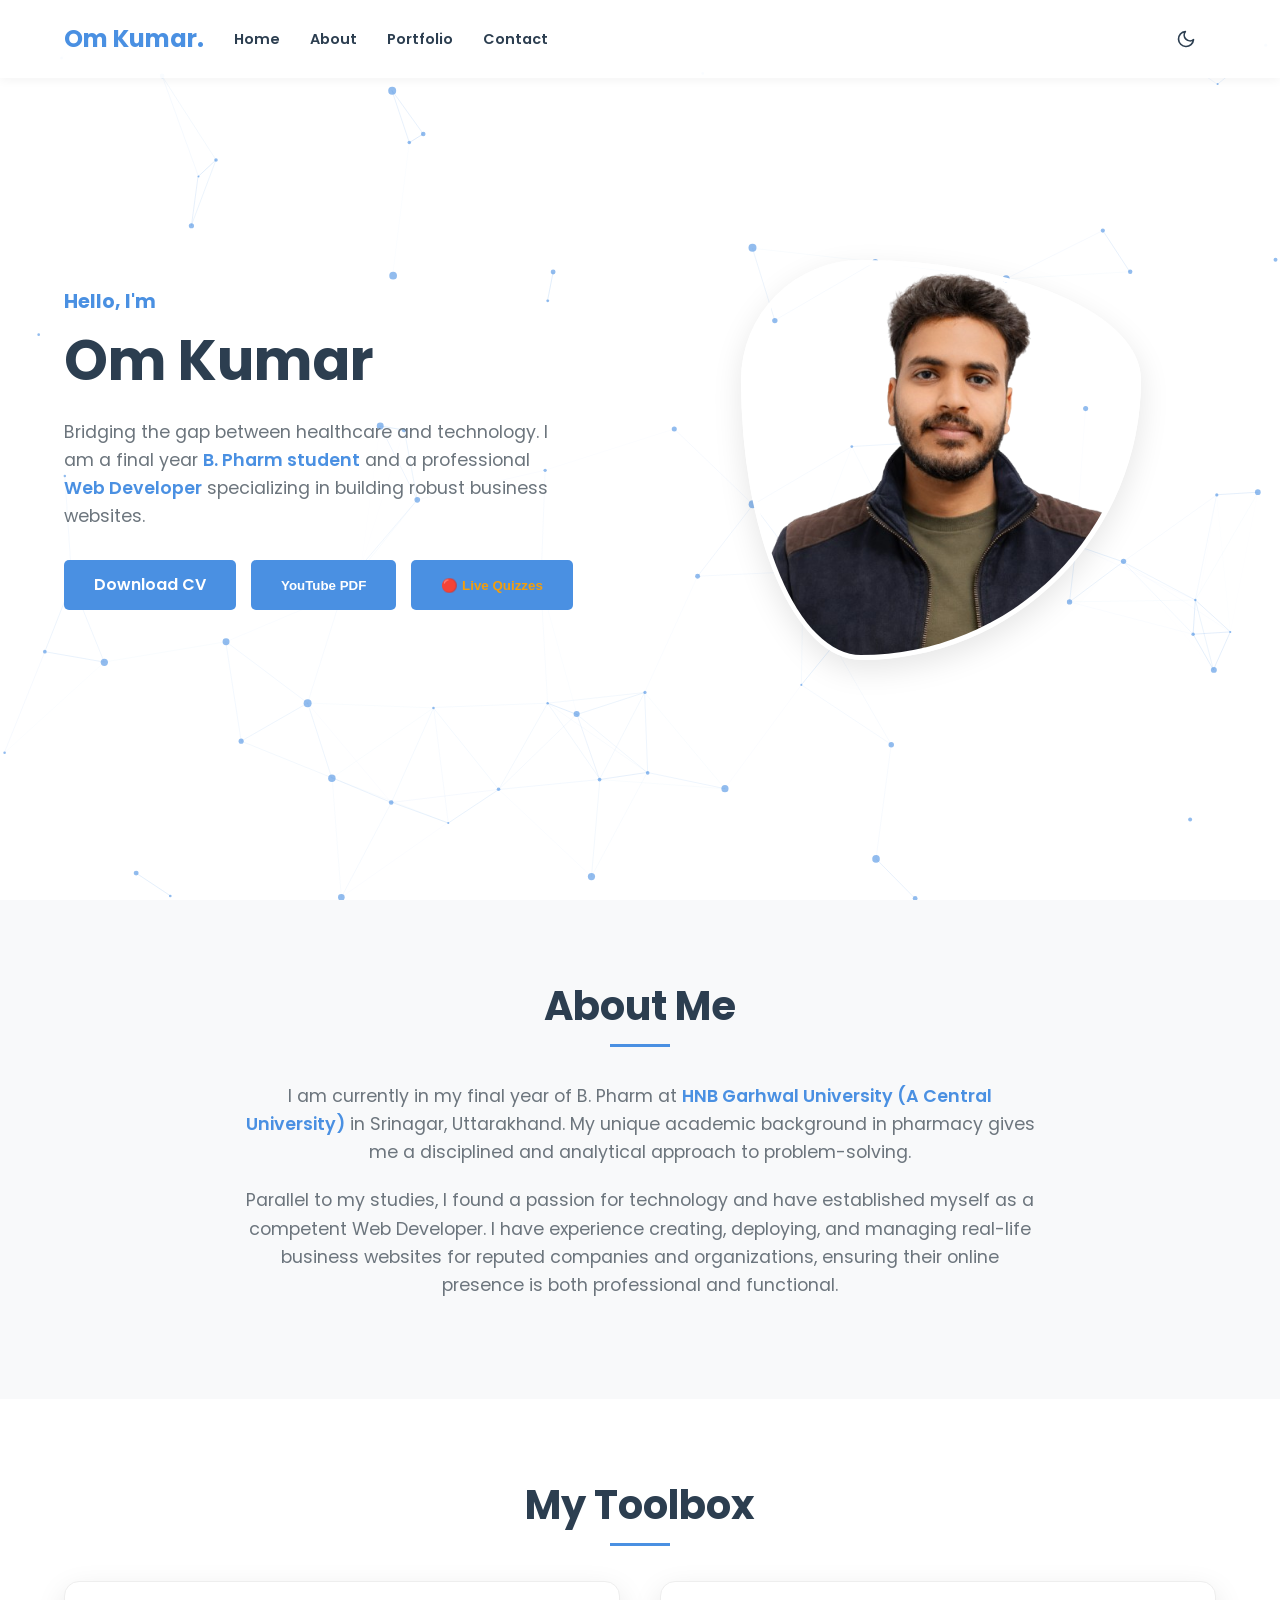
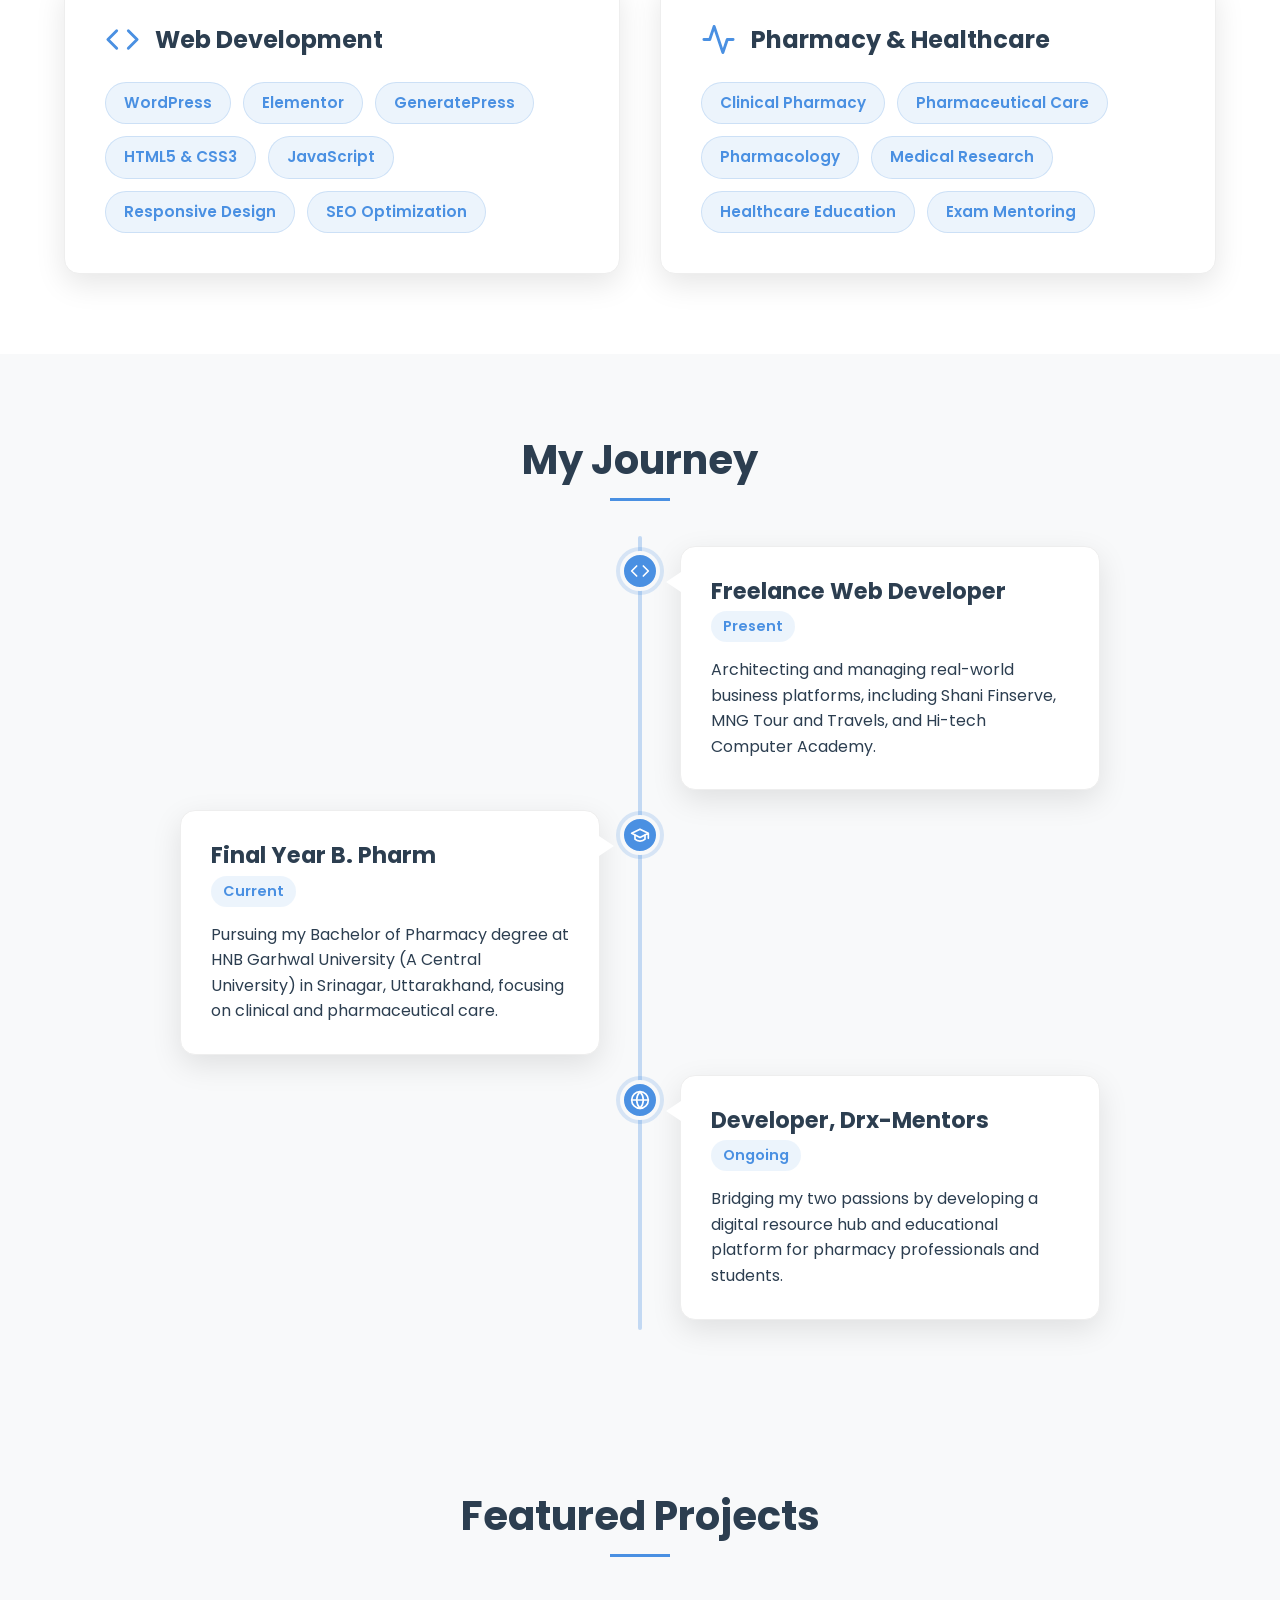
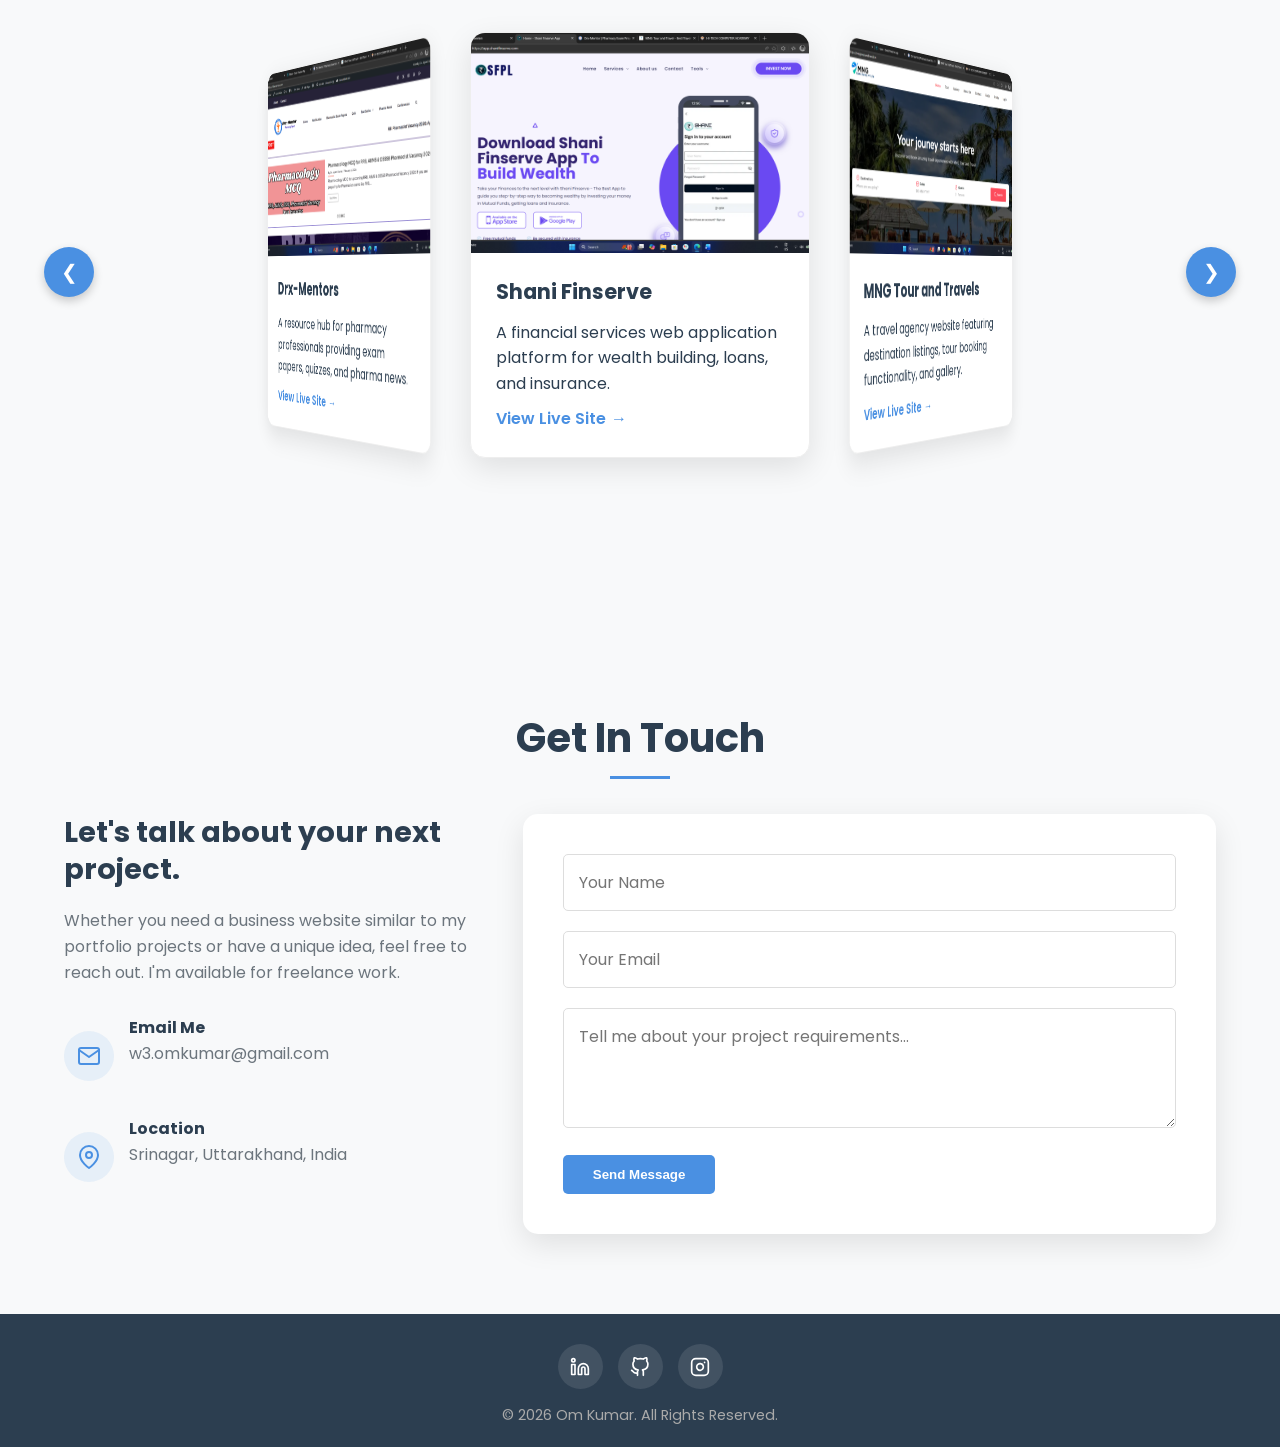
==== commit 493b209f: "Update index.html" ====
--- a/index.html
+++ b/index.html
@@ -1380,6 +1380,18 @@
                                     </div>
                                 </div>
                                 <a href="mahajanpad-quiz.html" class="btn"
+                                    style="padding: 8px 15px; font-size: 0.9rem;">Join Now</a>
+                            </div>
+                            <div class="quiz-card-item">
+                                <div style="display: flex; align-items: center;">
+                                    <div class="quiz-card-icon">👑</div>
+                                    <div>
+                                        <h4 style="margin-bottom: 2px;">Mauryan Empire</h4>
+                                        <p style="font-size: 0.85rem; color: var(--text-gray); margin: 0;">Mauryan
+                                            Empire | Top 30 MCQs</p>
+                                    </div>
+                                </div>
+                                <a href="mauryan-empire.html" class="btn"
                                     style="padding: 8px 15px; font-size: 0.9rem;">Join Now</a>
                             </div>
                         </div>
@@ -2028,4 +2040,4 @@
 
 </body>
 
-</html>+</html>
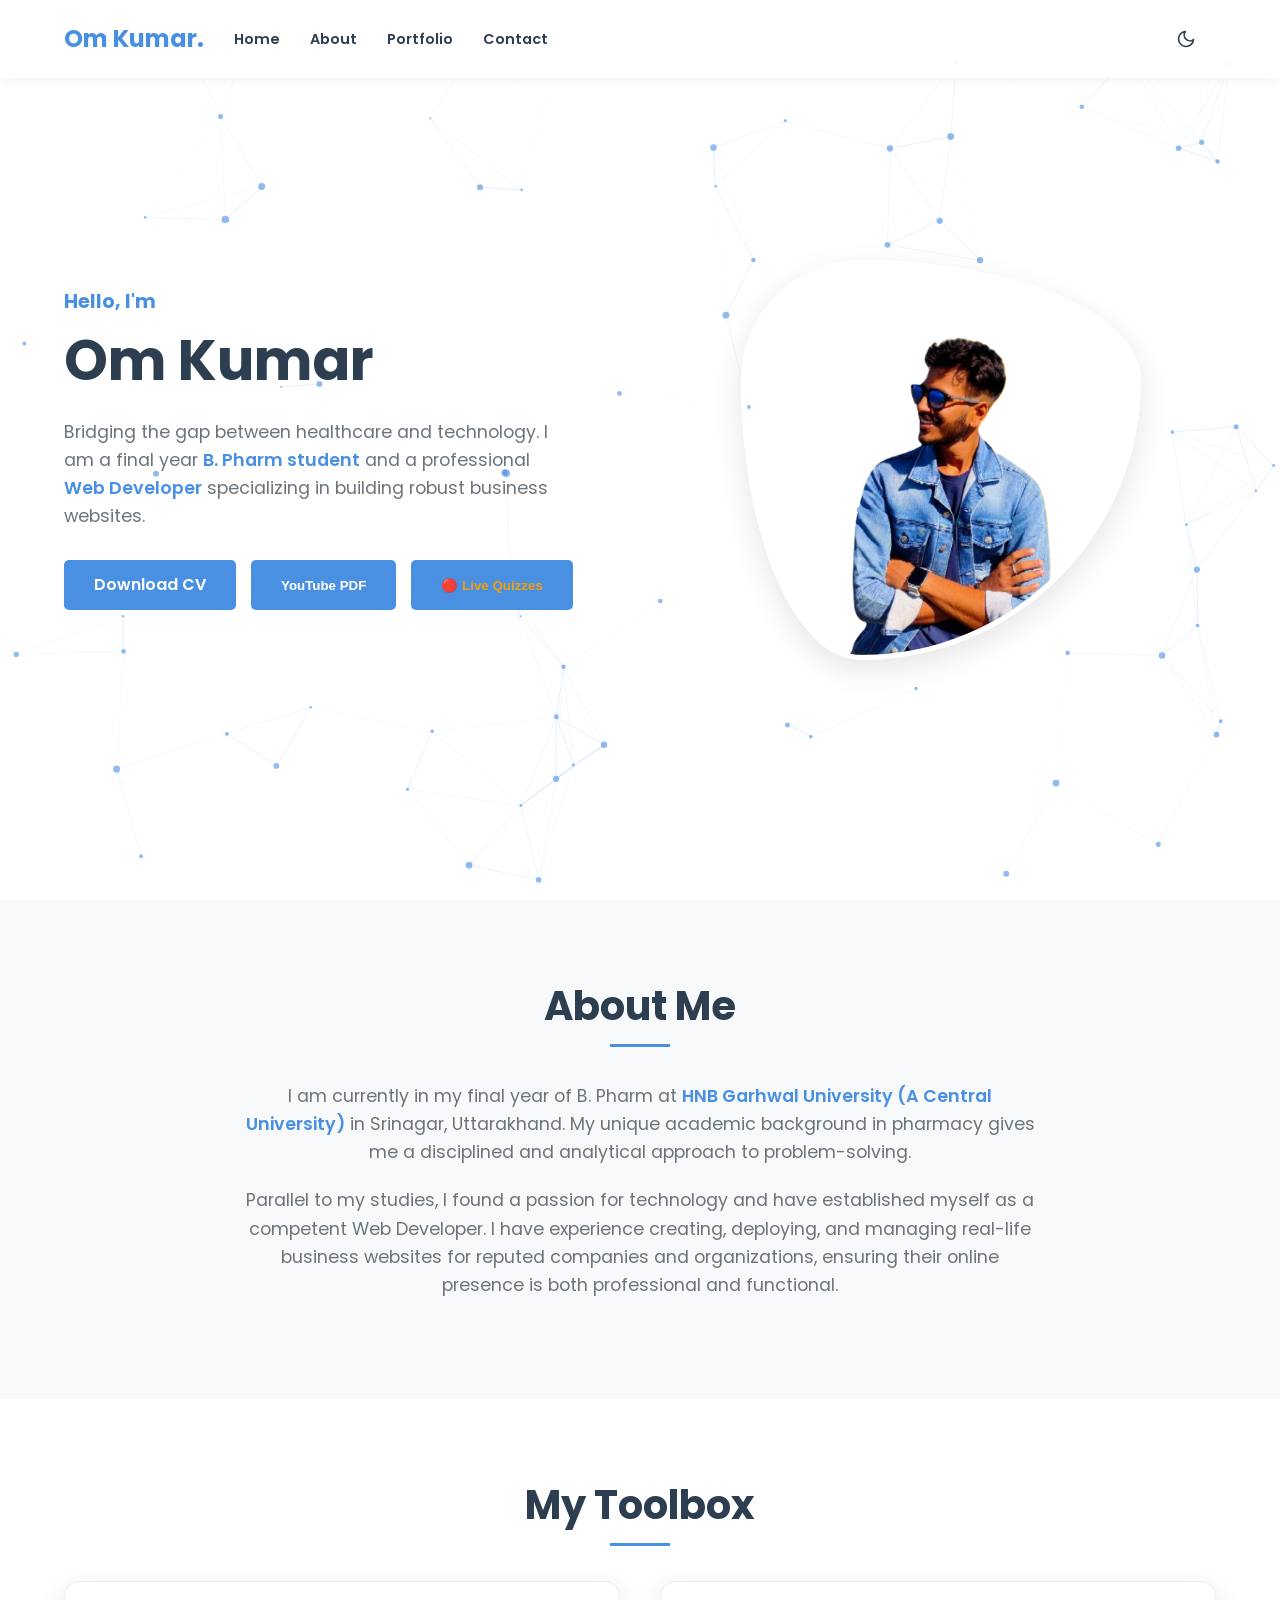
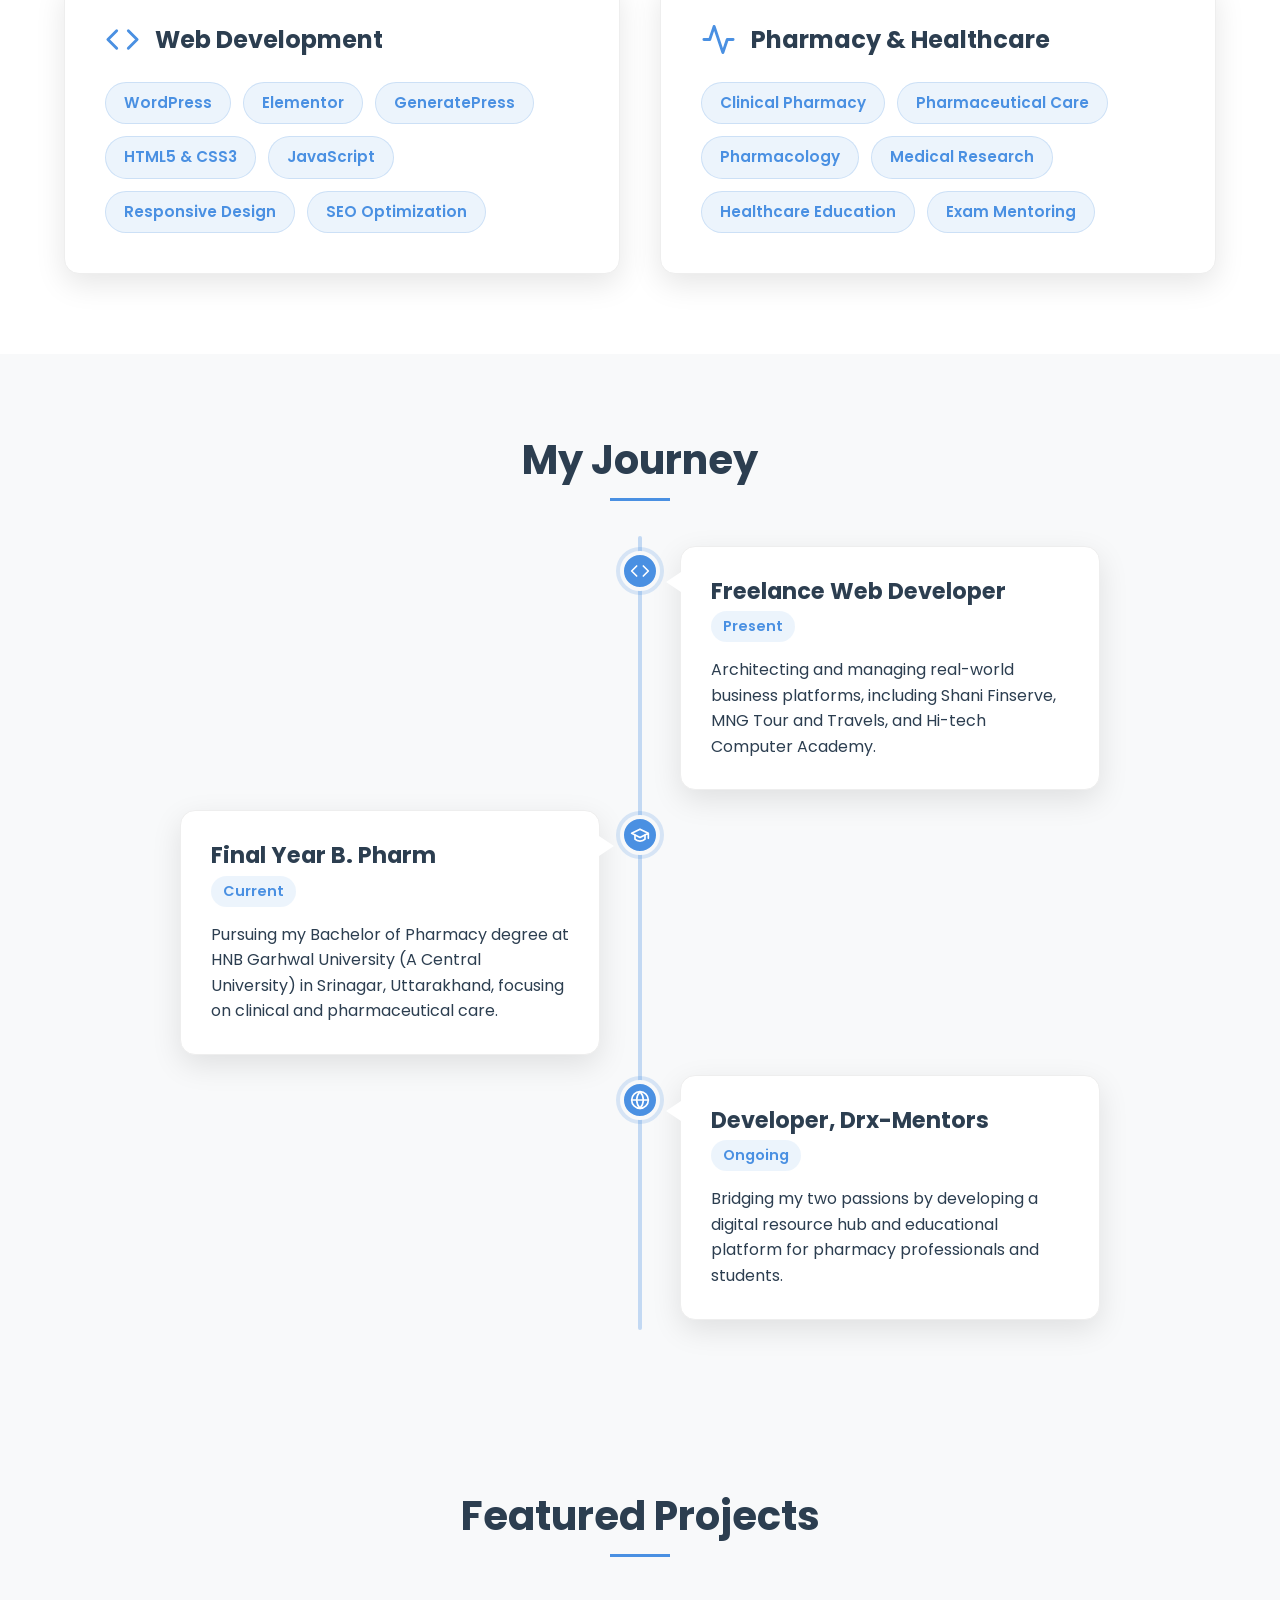
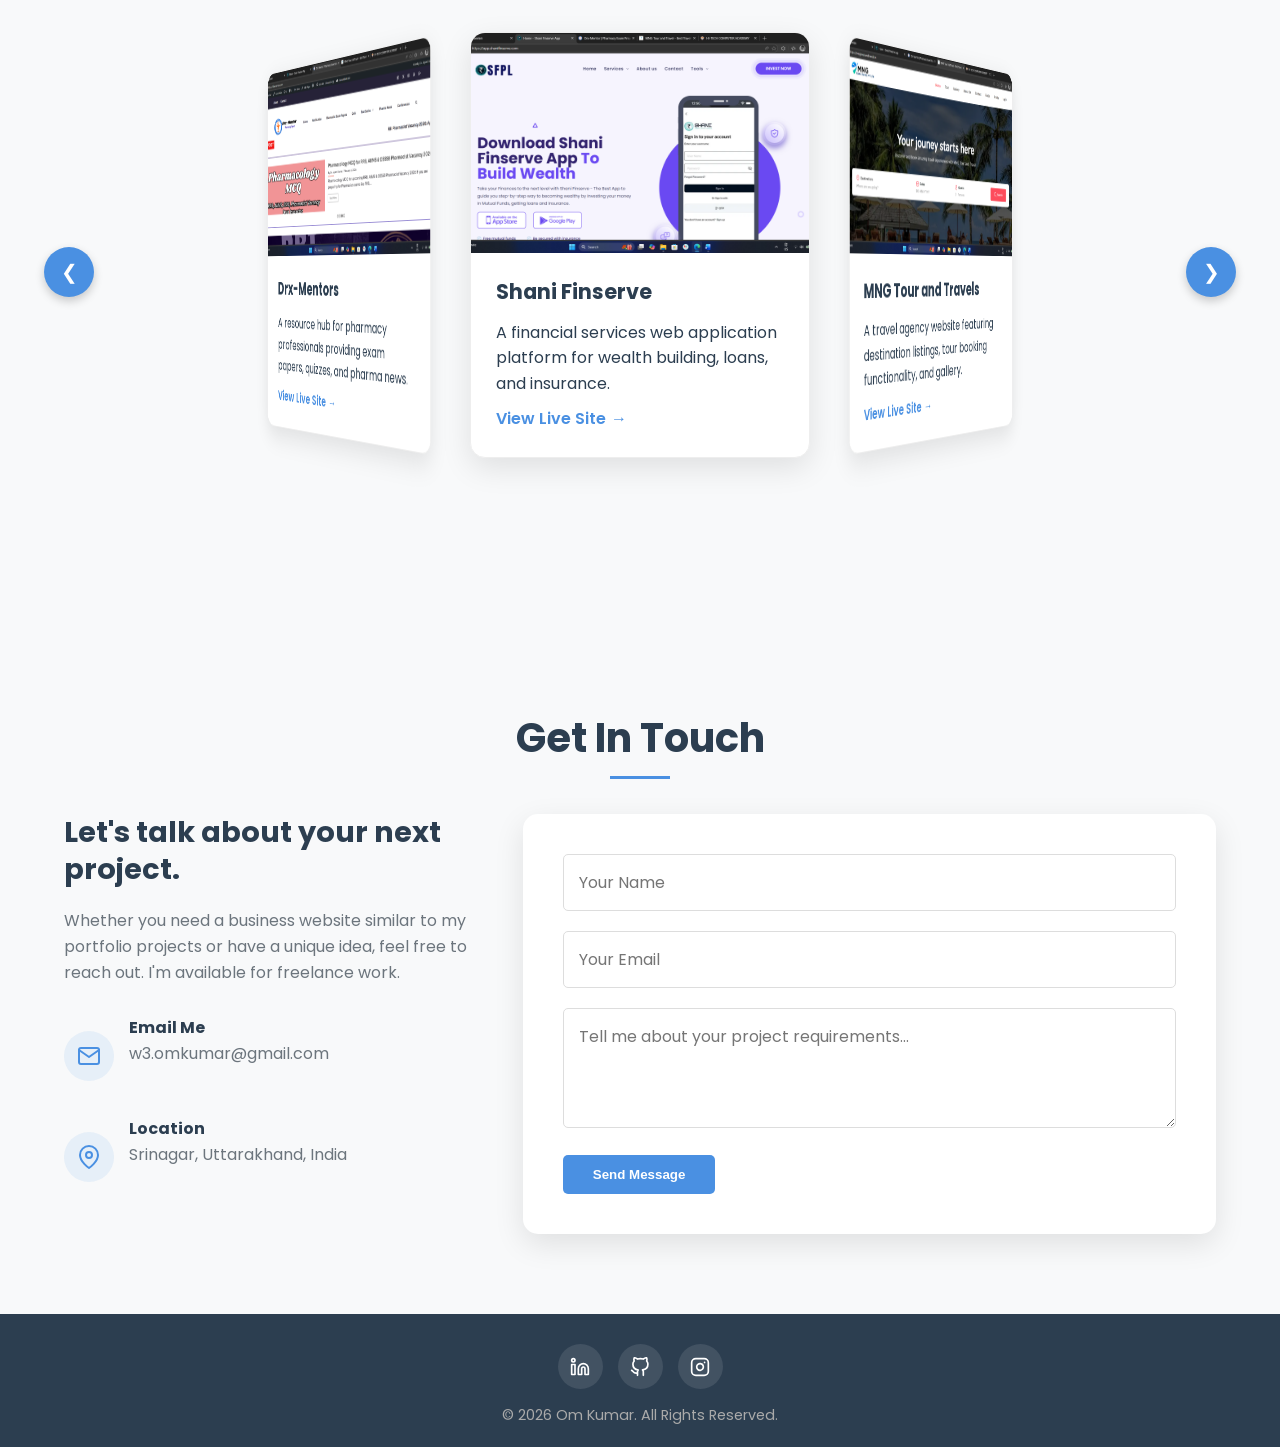
==== commit 95d35abc: "Update index.html" ====
--- a/index.html
+++ b/index.html
@@ -1392,6 +1392,18 @@
                                     </div>
                                 </div>
                                 <a href="mauryan-empire.html" class="btn"
+                                    style="padding: 8px 15px; font-size: 0.9rem;">Join Now</a>
+                            </div>
+                            <div class="quiz-card-item">
+                                <div style="display: flex; align-items: center;">
+                                    <div class="quiz-card-icon">👑</div>
+                                    <div>
+                                        <h4 style="margin-bottom: 2px;">Gupta Period</h4>
+                                        <p style="font-size: 0.85rem; color: var(--text-gray); margin: 0;">Gupta 
+                                            Period | Top 30 MCQs</p>
+                                    </div>
+                                </div>
+                                <a href="Gupta-period.html" class="btn"
                                     style="padding: 8px 15px; font-size: 0.9rem;">Join Now</a>
                             </div>
                         </div>
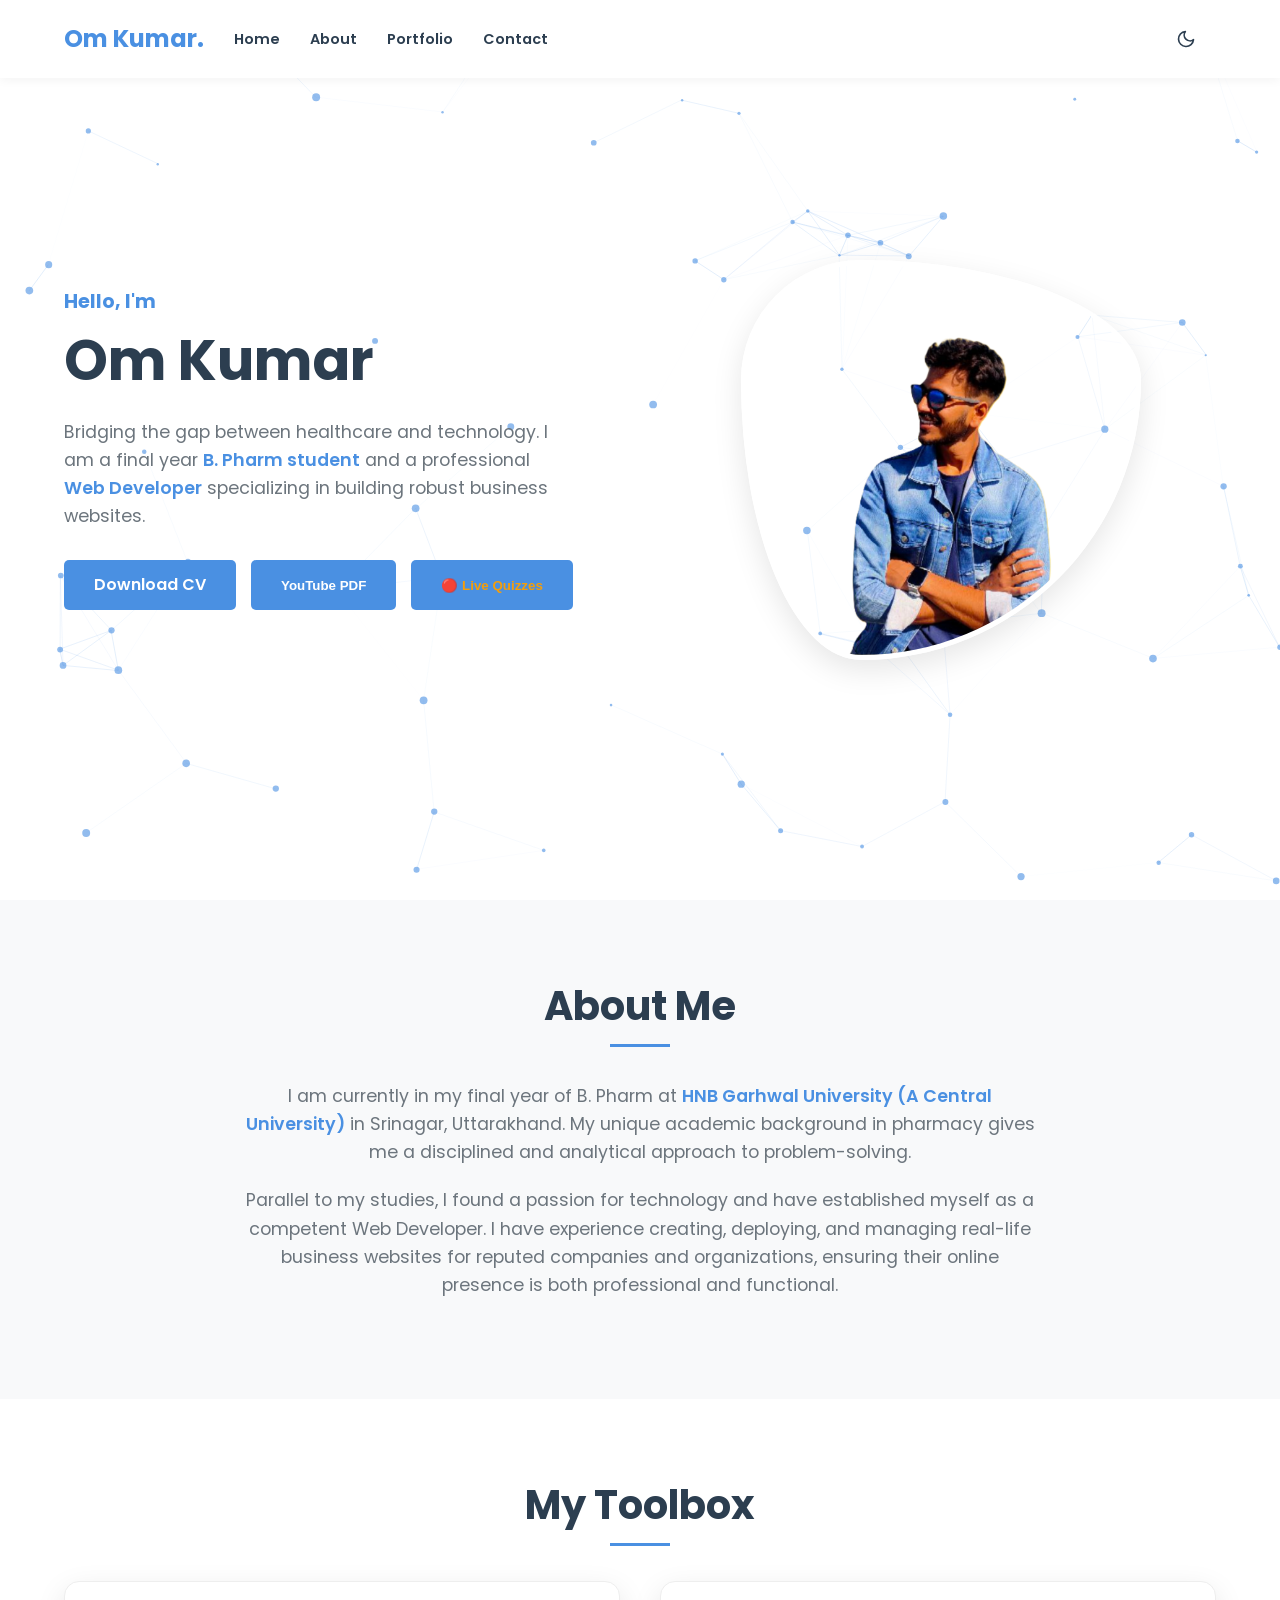
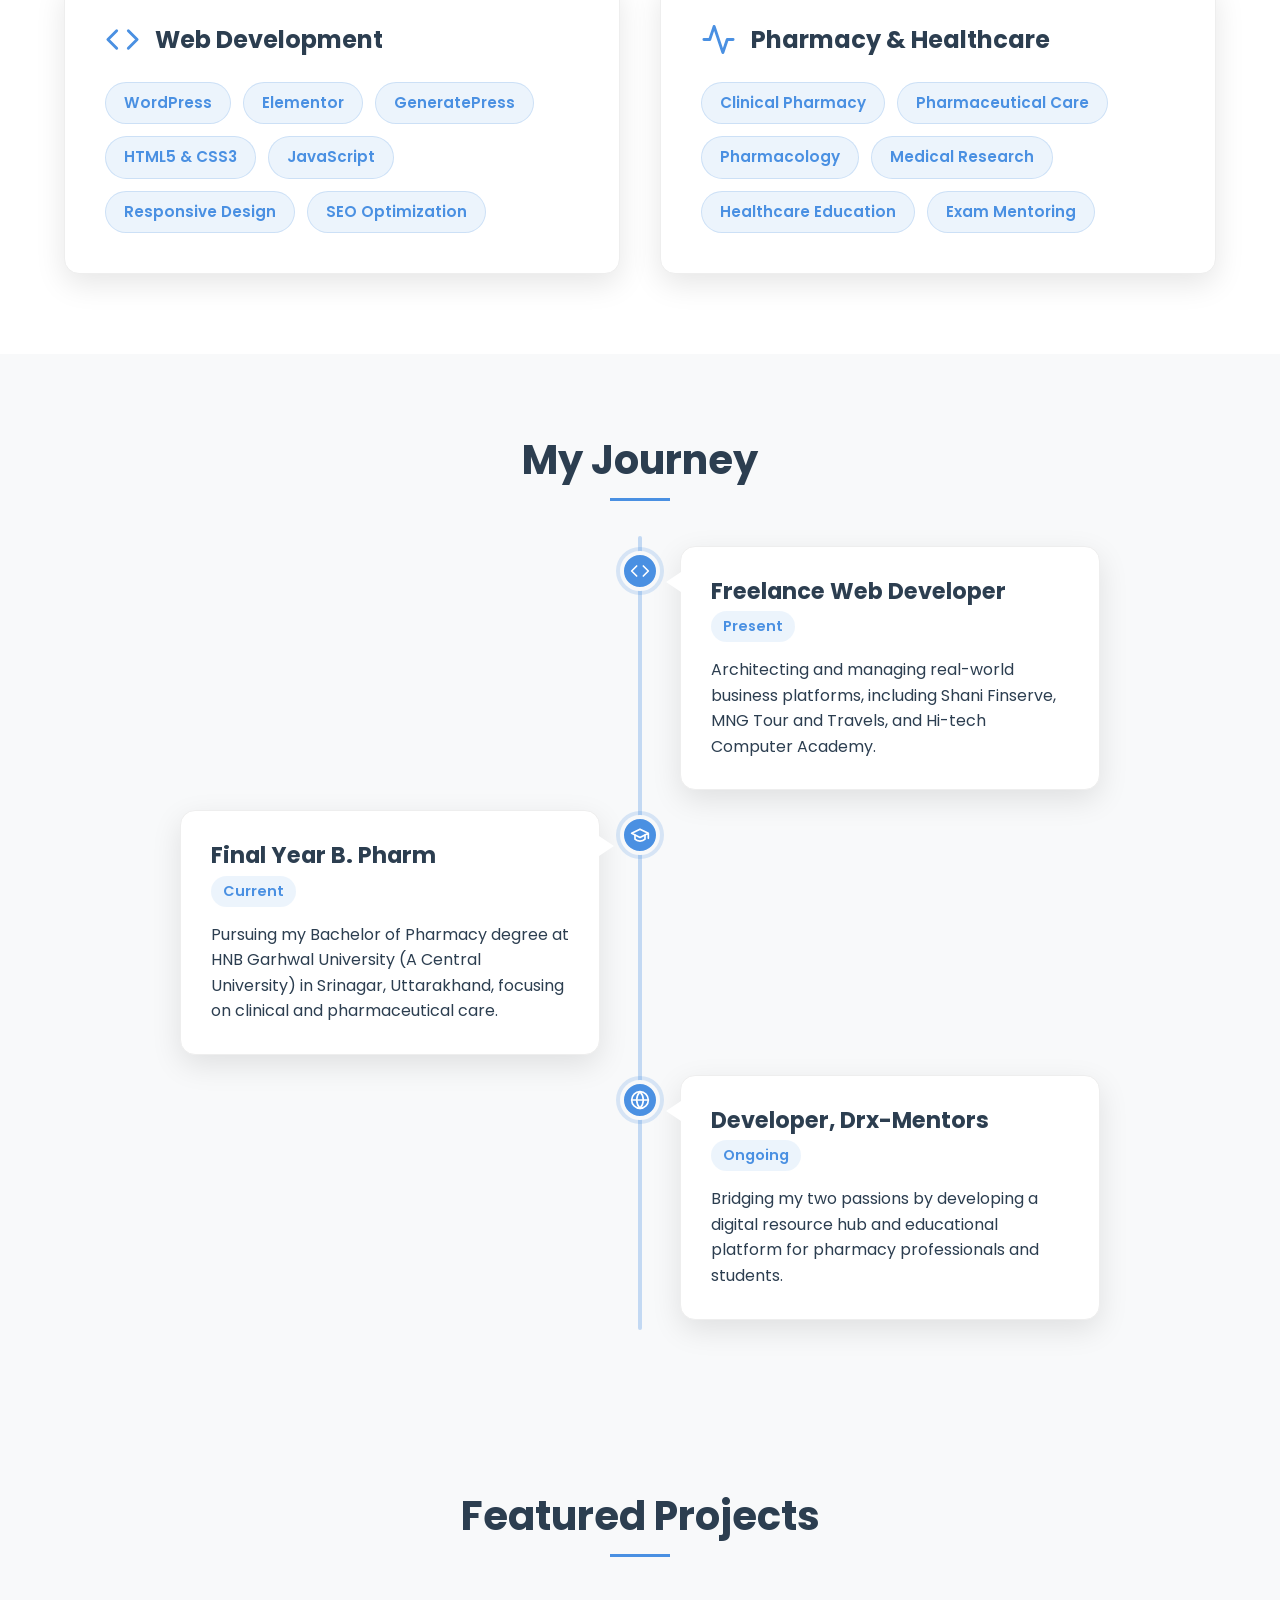
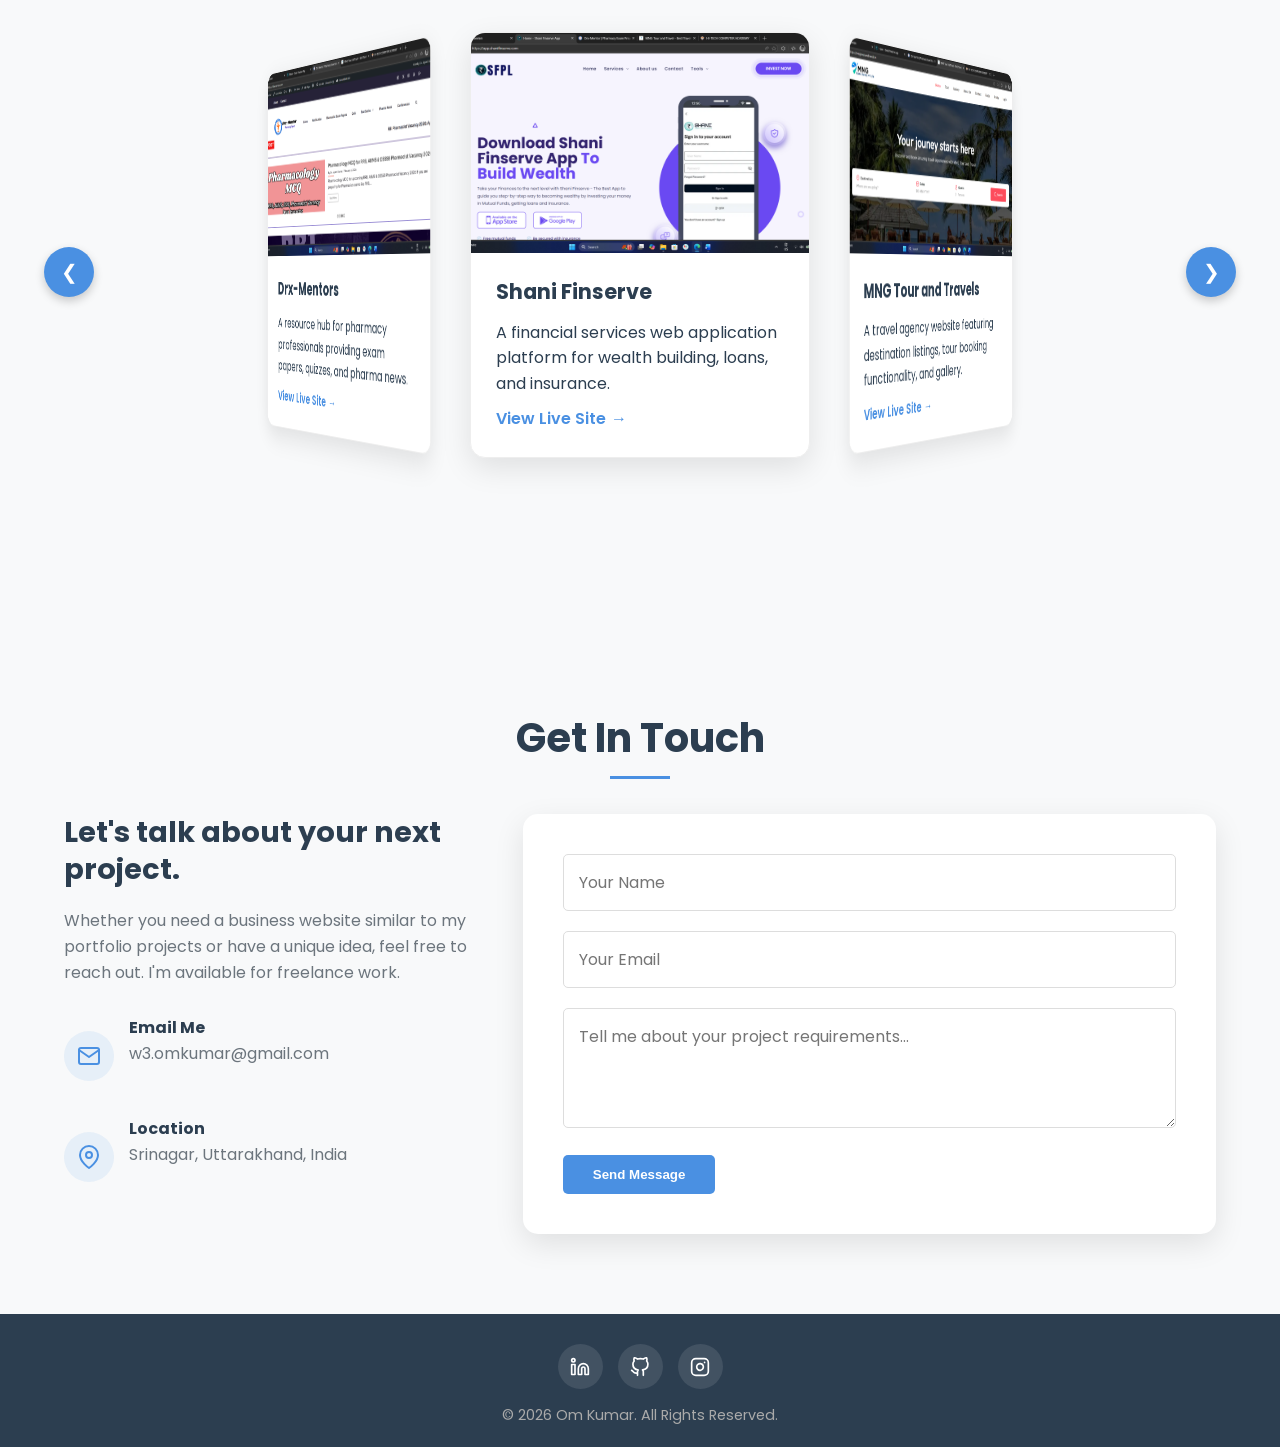
==== commit 82b29d9b: "Update index.html" ====
--- a/index.html
+++ b/index.html
@@ -1406,6 +1406,18 @@
                                 <a href="Gupta-period.html" class="btn"
                                     style="padding: 8px 15px; font-size: 0.9rem;">Join Now</a>
                             </div>
+                            <div class="quiz-card-item">
+                                <div style="display: flex; align-items: center;">
+                                    <div class="quiz-card-icon">👑</div>
+                                    <div>
+                                        <h4 style="margin-bottom: 2px;">Vardhan Dynasty</h4>
+                                        <p style="font-size: 0.85rem; color: var(--text-gray); margin: 0;">Vardhan 
+                                            Dynasty | Top 30 MCQs</p>
+                                    </div>
+                                </div>
+                                <a href="vardhan-quiz.html" class="btn"
+                                    style="padding: 8px 15px; font-size: 0.9rem;">Join Now</a>
+                            </div>
                         </div>
                     </div>
                 </div>
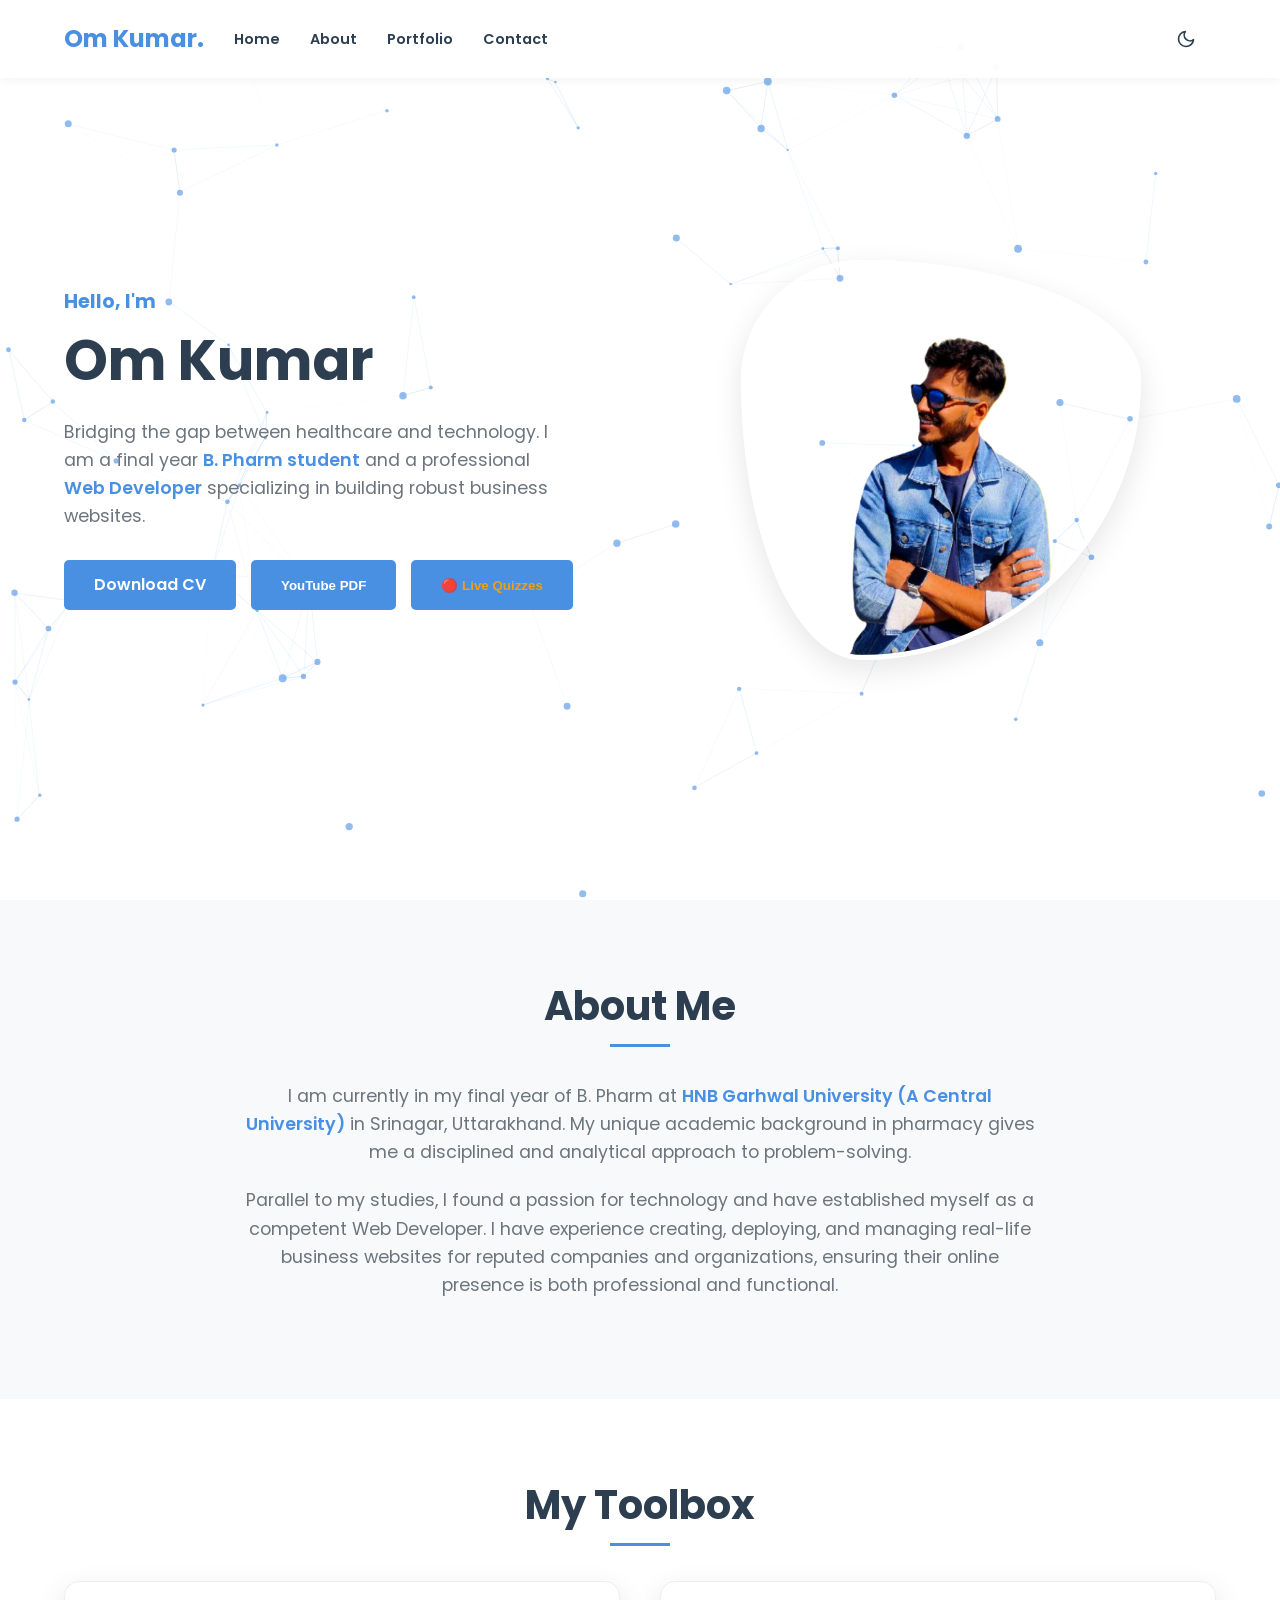
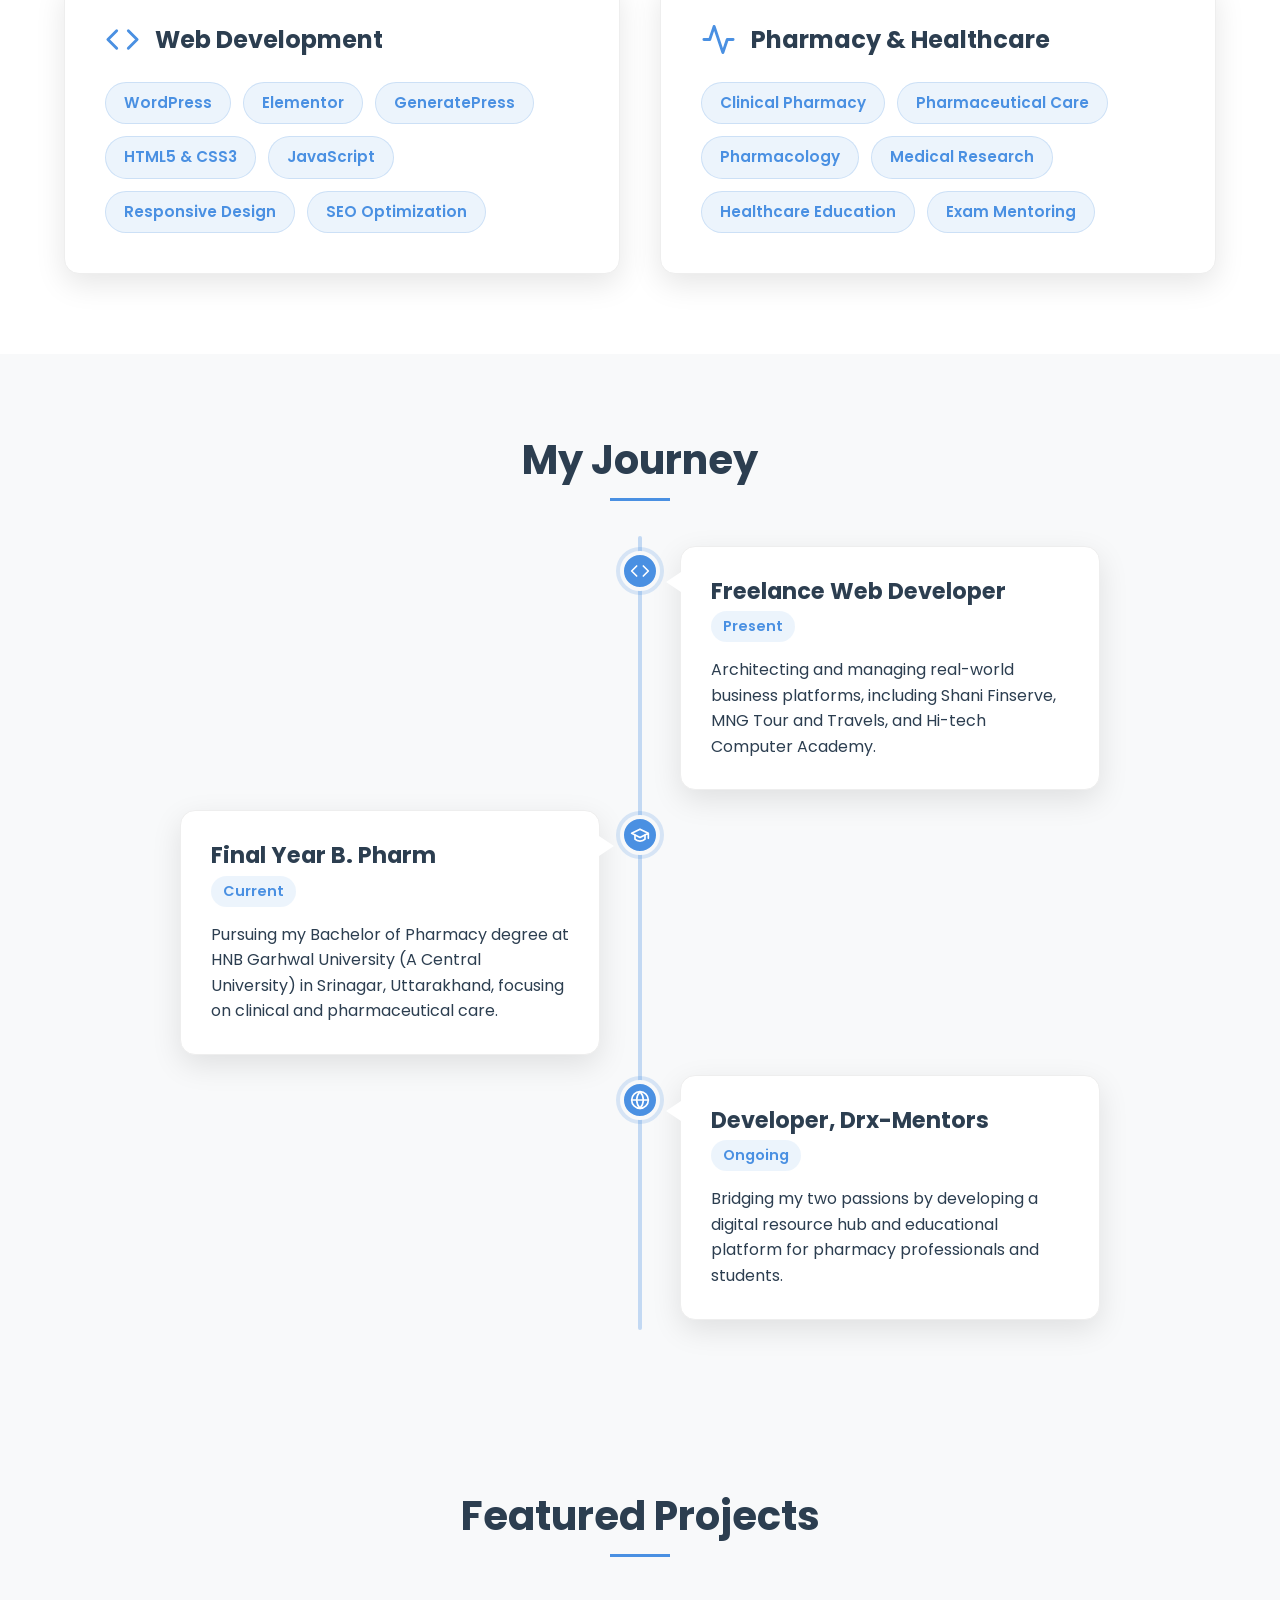
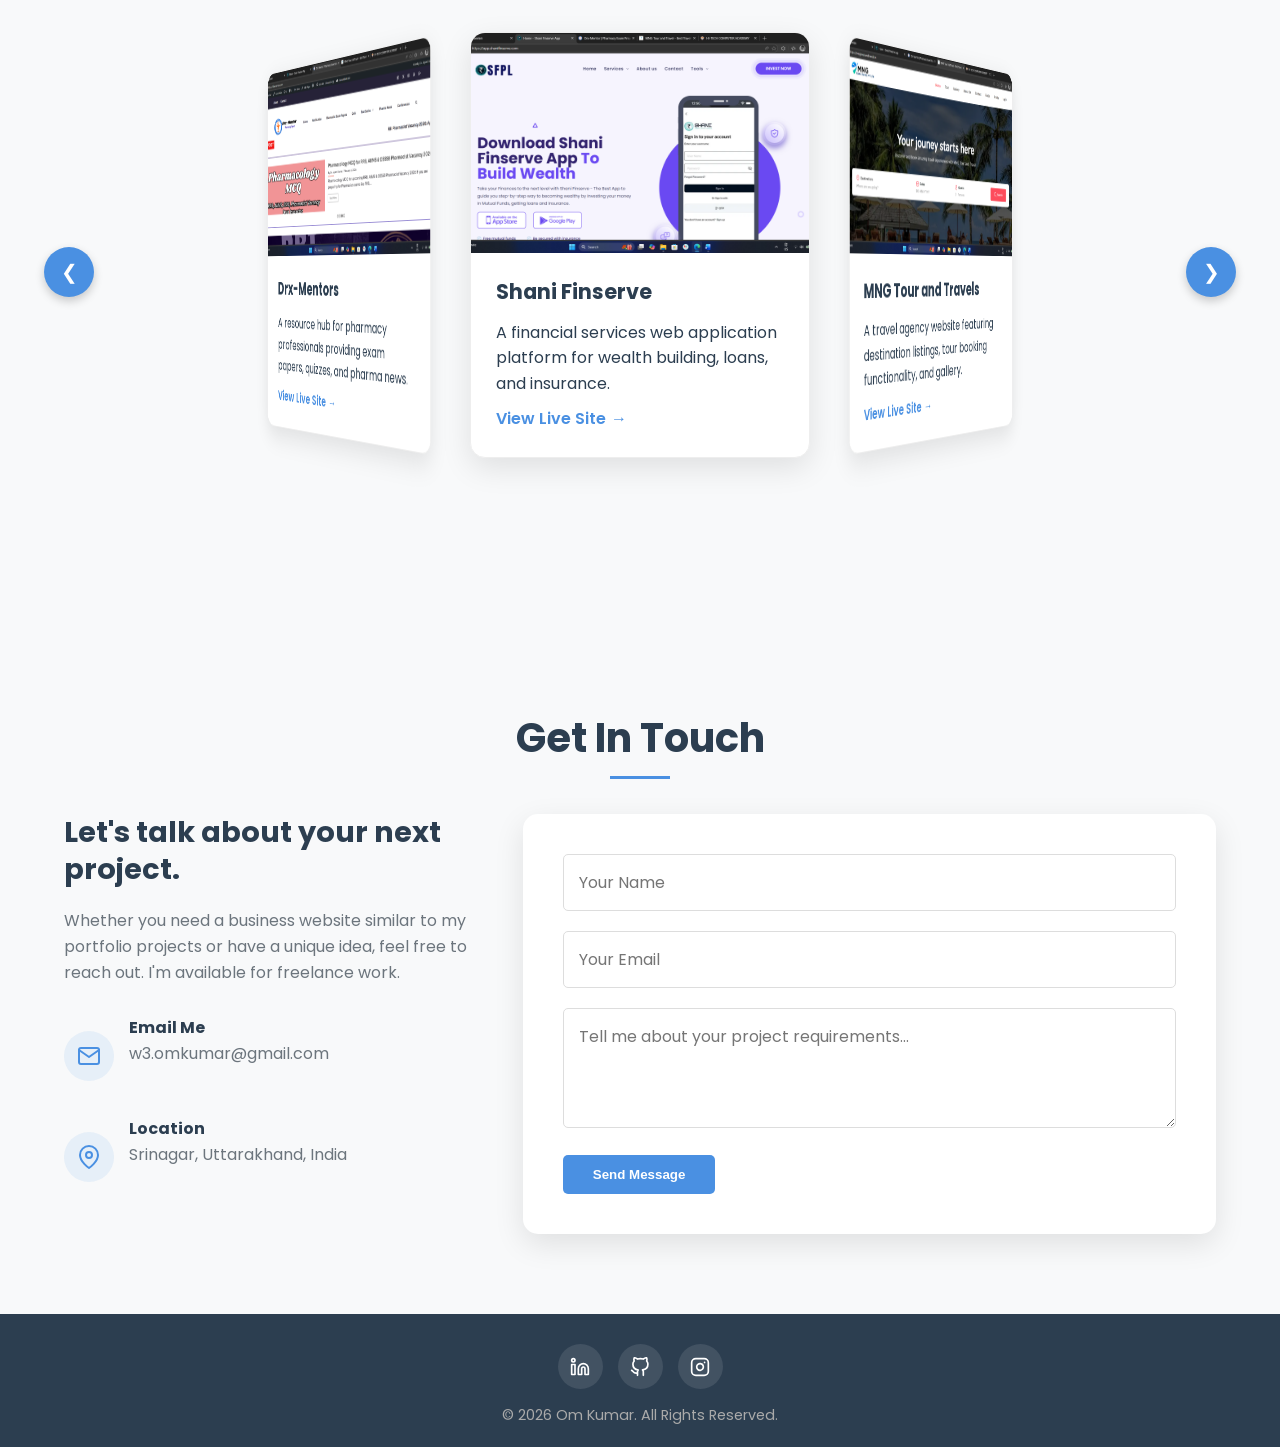
==== commit cc07a725: "Update index.html" ====
--- a/index.html
+++ b/index.html
@@ -1418,12 +1418,24 @@
                                 <a href="vardhan-quiz.html" class="btn"
                                     style="padding: 8px 15px; font-size: 0.9rem;">Join Now</a>
                             </div>
+                             <div class="quiz-card-item">
+                                <div style="display: flex; align-items: center;">
+                                    <div class="quiz-card-icon">👑</div>
+                                    <div>
+                                        <h4 style="margin-bottom: 2px;">Slave Dynasty</h4>
+                                        <p style="font-size: 0.85rem; color: var(--text-gray); margin: 0;">Slave 
+                                            Dynasty | Top 30 MCQs</p>
+                                    </div>
+                                </div>
+                                <a href="slave-dynasty.html" class="btn"
+                                    style="padding: 8px 15px; font-size: 0.9rem;">Join Now</a>
+                            </div>
                         </div>
                     </div>
                 </div>
 
                 <div id="youtube-pdf-section" class="hidden-pdf-box">
-                    <h4>Babita Mam Classes - Study Materials</h4>
+                    <h4>Exam Buddy Om - Study Materials</h4>
                     <p>Download the latest question practice series notes below:</p>
                     <div class="pdf-links">
                         <a href="https://docs.google.com/document/d/1a4ezY-eDLQdJVQnu8z3lMBImvwuKsm5986Zc04g77ws/edit?usp=sharing"
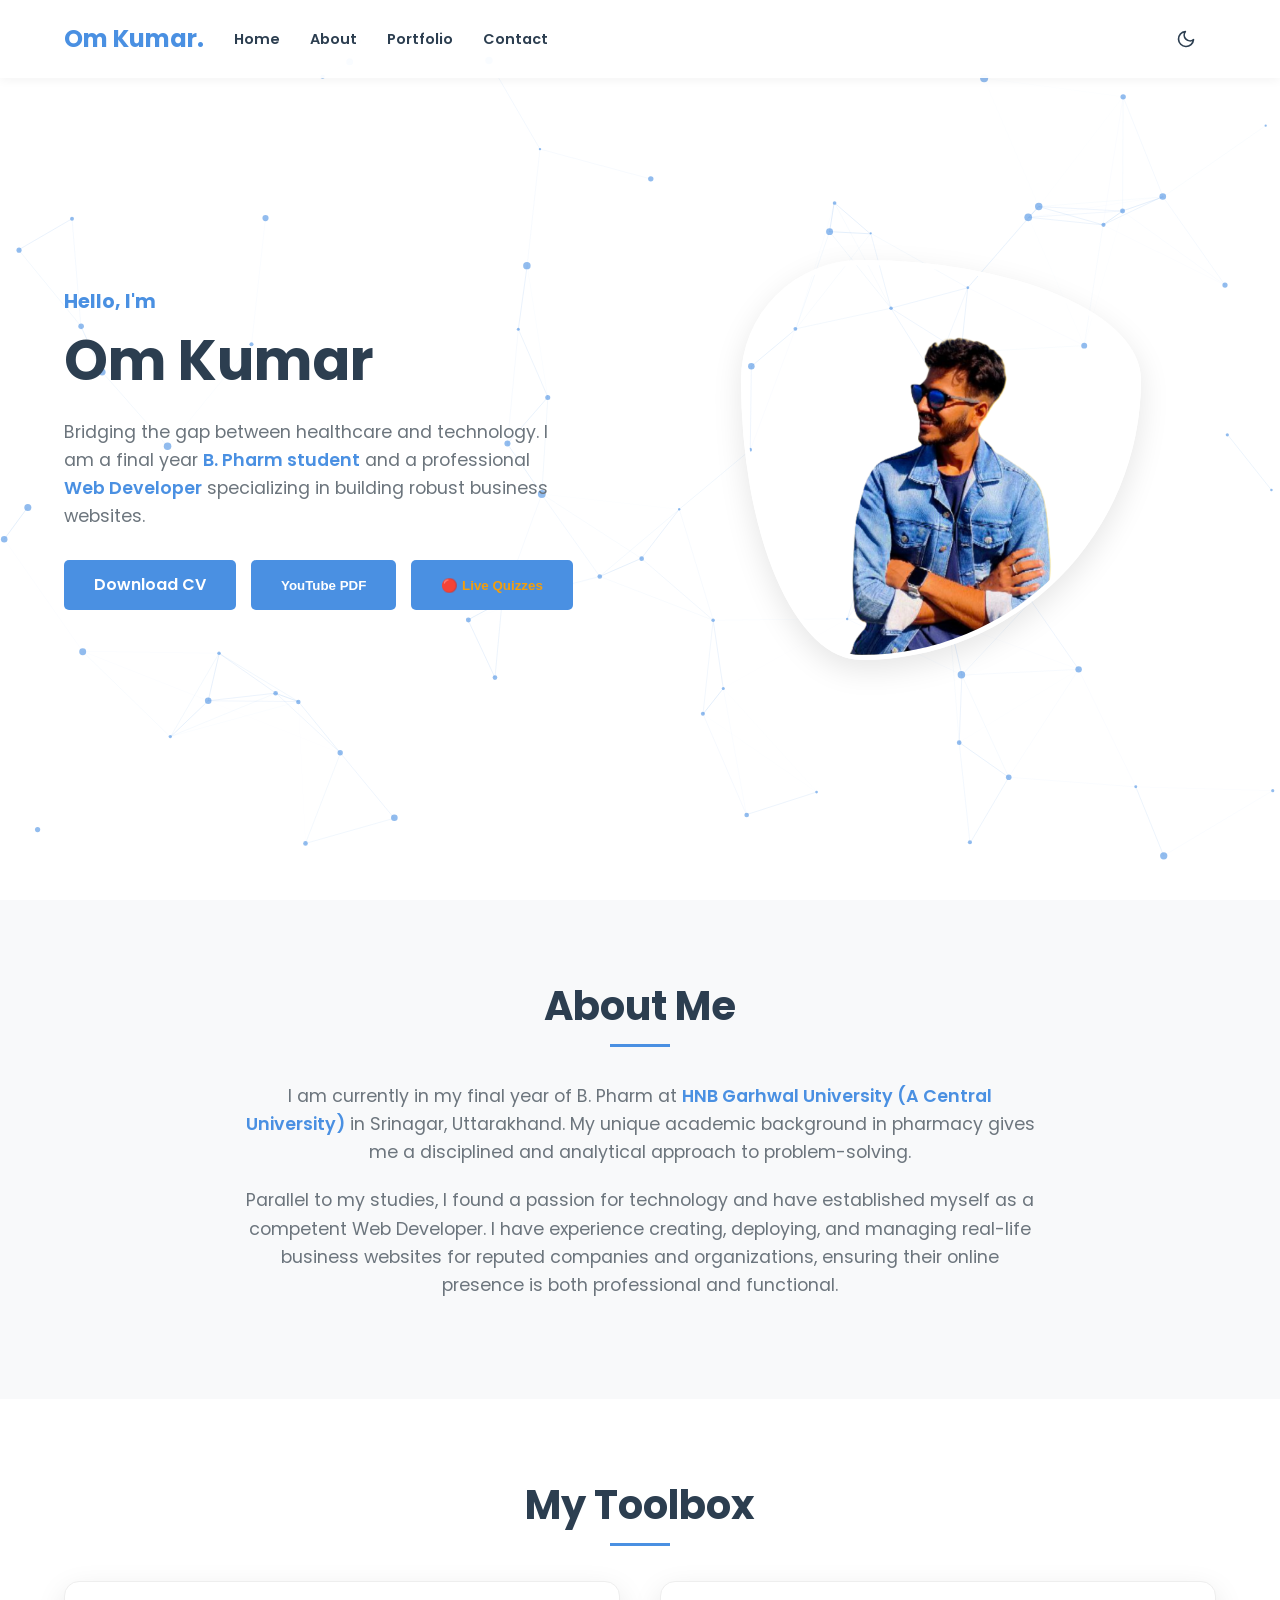
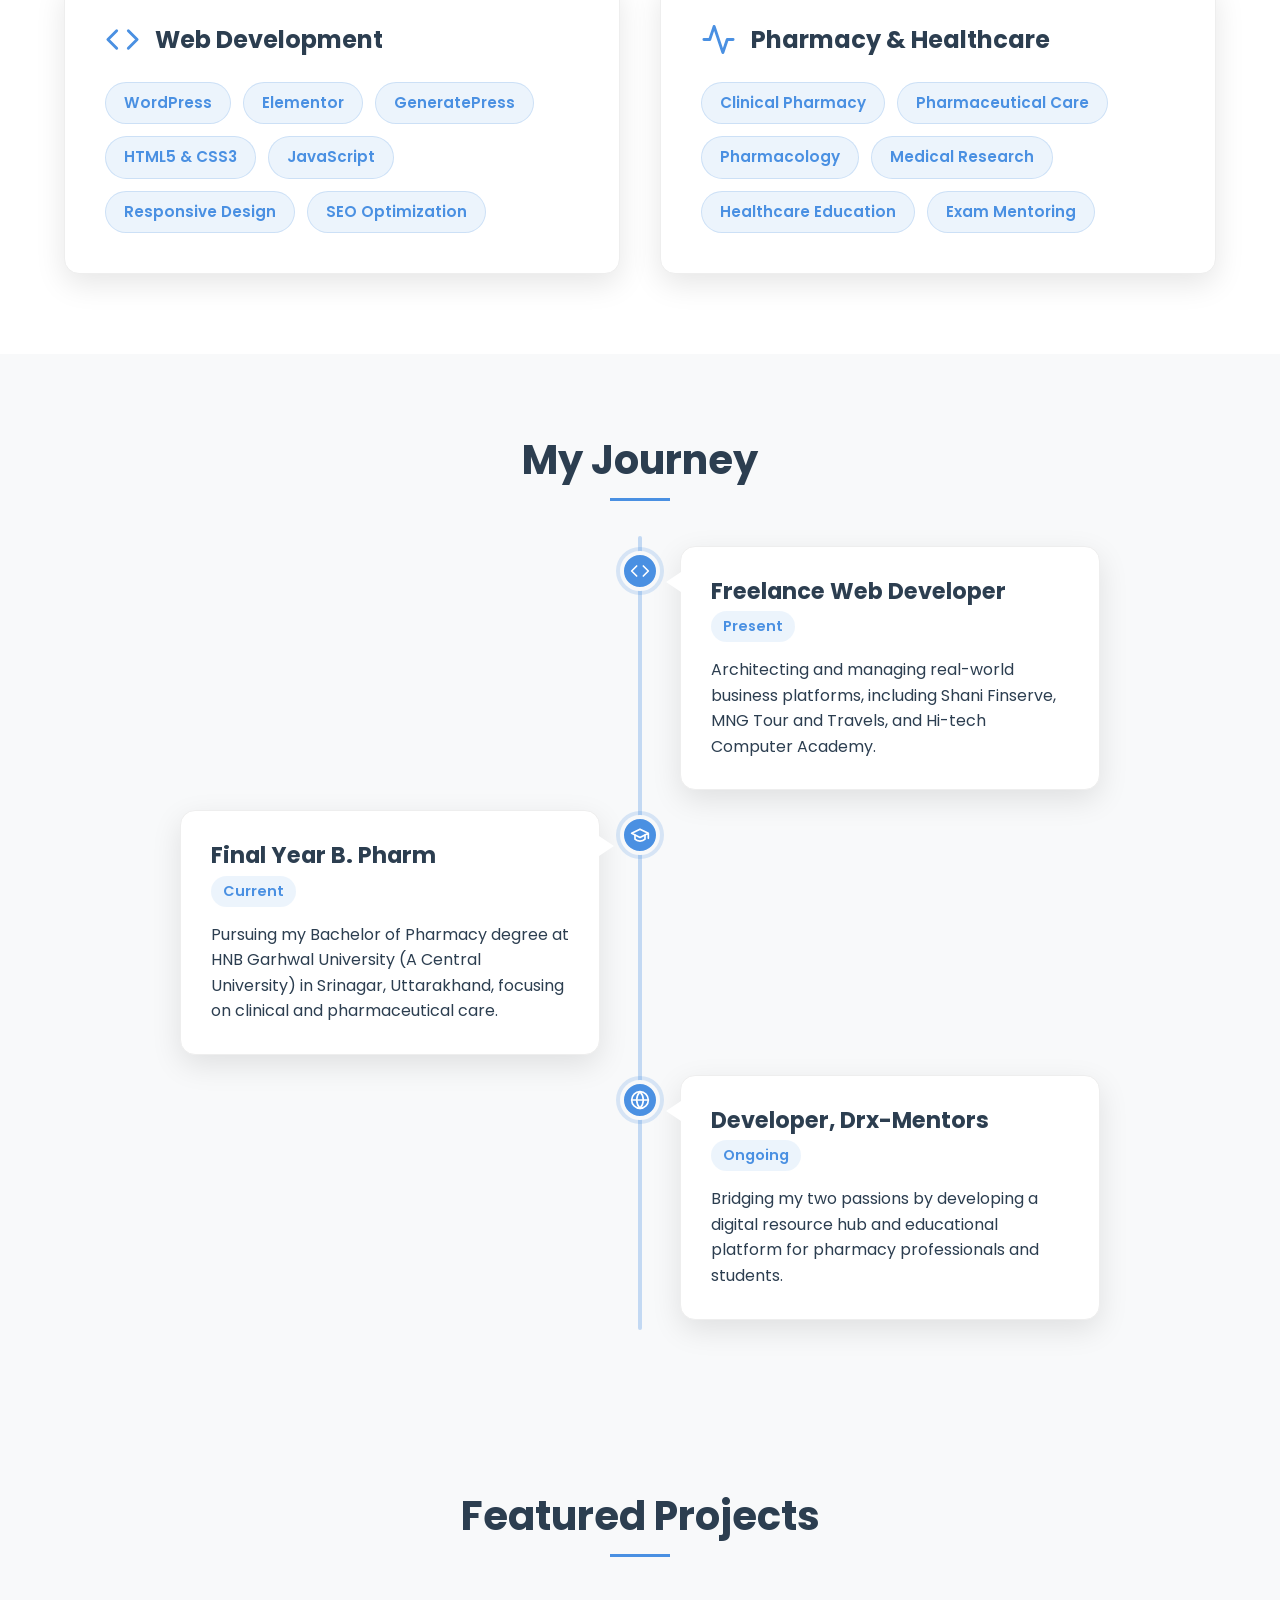
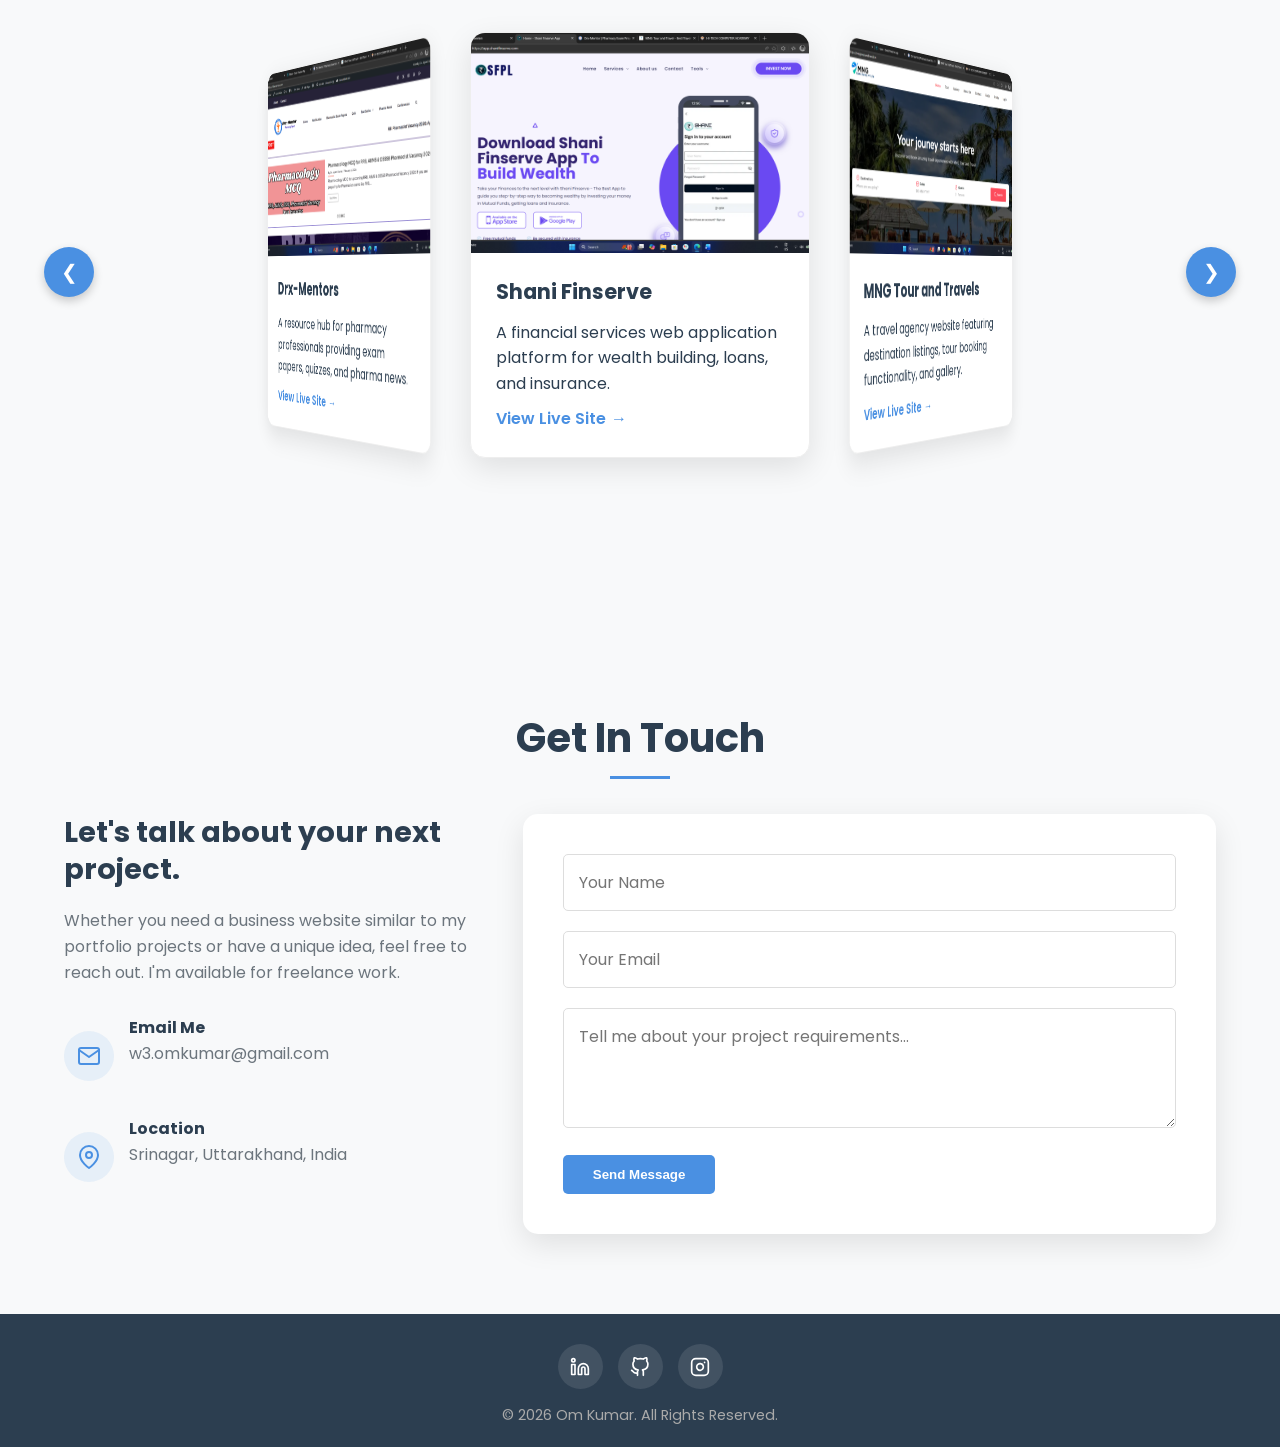
==== commit e1c7db62: "Update index.html" ====
--- a/index.html
+++ b/index.html
@@ -1430,6 +1430,18 @@
                                 <a href="slave-dynasty.html" class="btn"
                                     style="padding: 8px 15px; font-size: 0.9rem;">Join Now</a>
                             </div>
+                              <div class="quiz-card-item">
+                                <div style="display: flex; align-items: center;">
+                                    <div class="quiz-card-icon">👑</div>
+                                    <div>
+                                        <h4 style="margin-bottom: 2px;">Khilji Dynasty</h4>
+                                        <p style="font-size: 0.85rem; color: var(--text-gray); margin: 0;">Khilji
+                                            Dynasty | Top 40 MCQs</p>
+                                    </div>
+                                </div>
+                                <a href="khilji-dynasty.html" class="btn"
+                                    style="padding: 8px 15px; font-size: 0.9rem;">Join Now</a>
+                            </div>
                         </div>
                     </div>
                 </div>
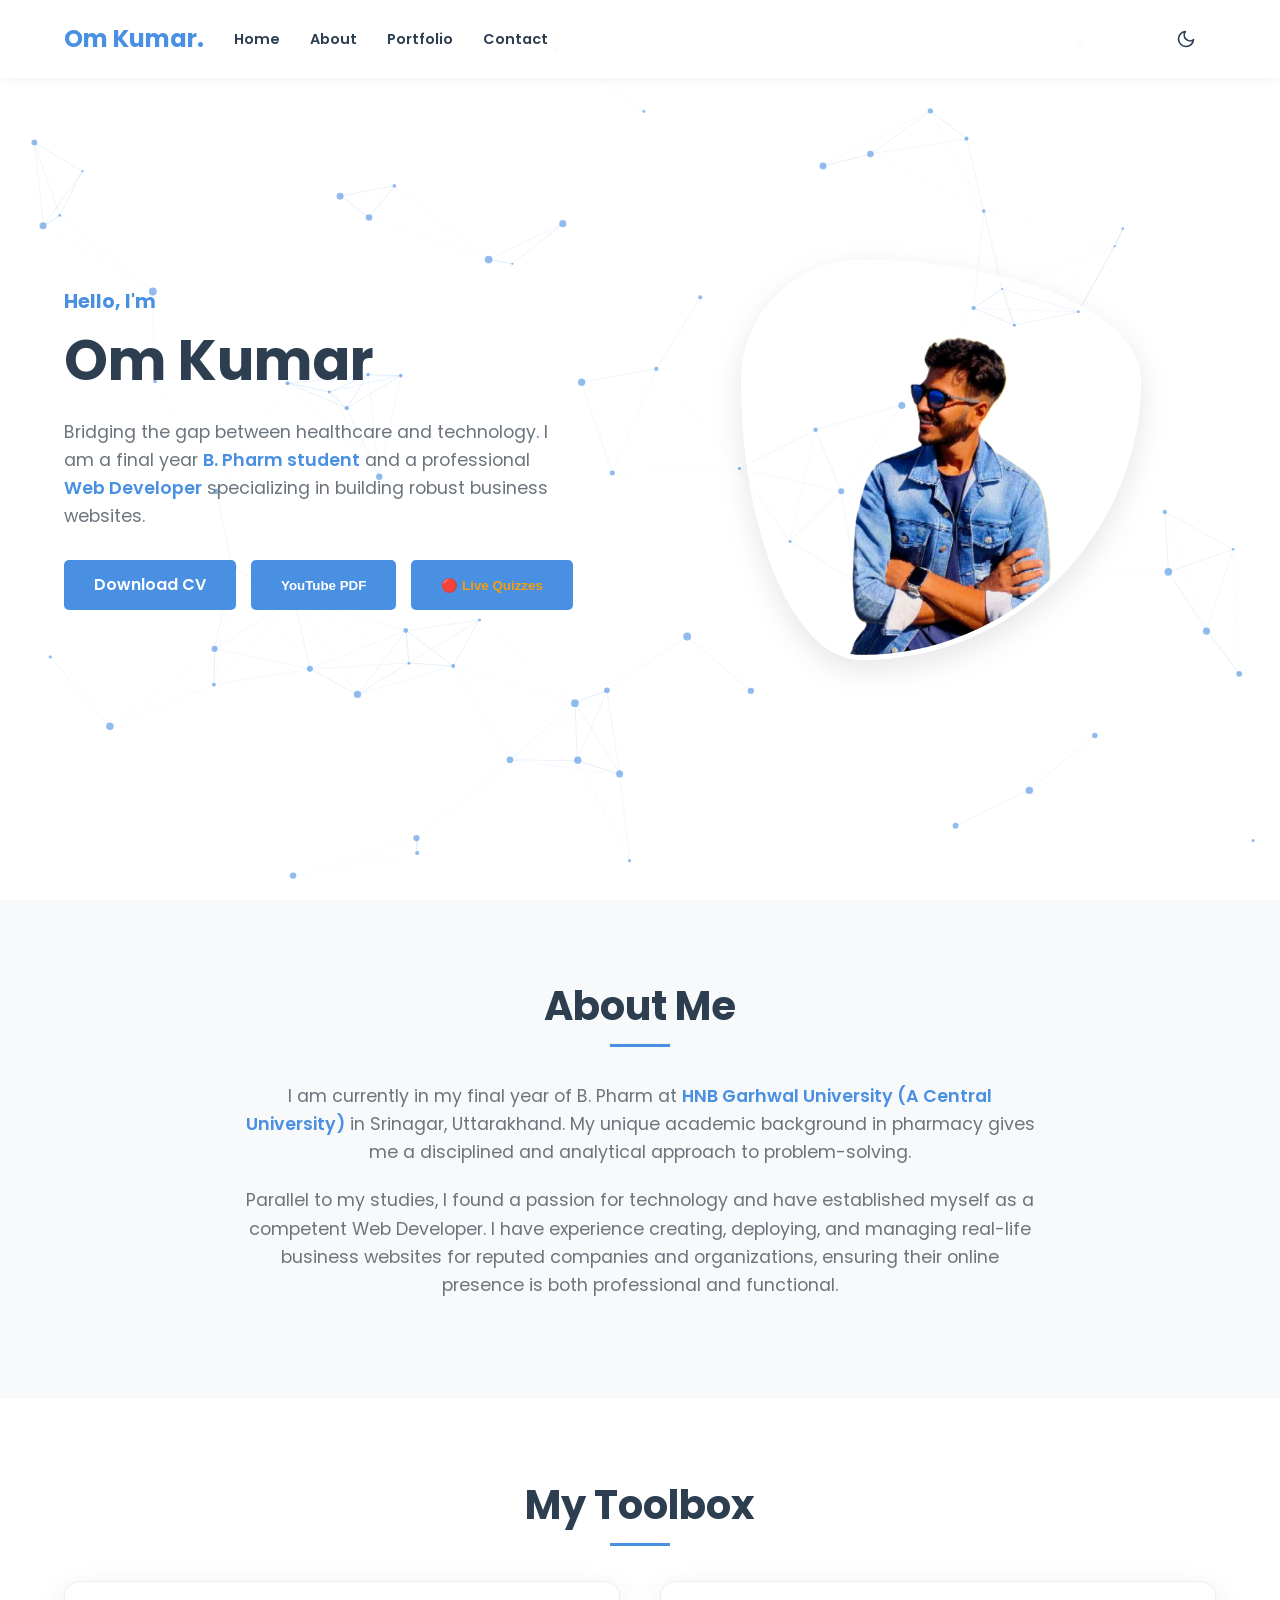
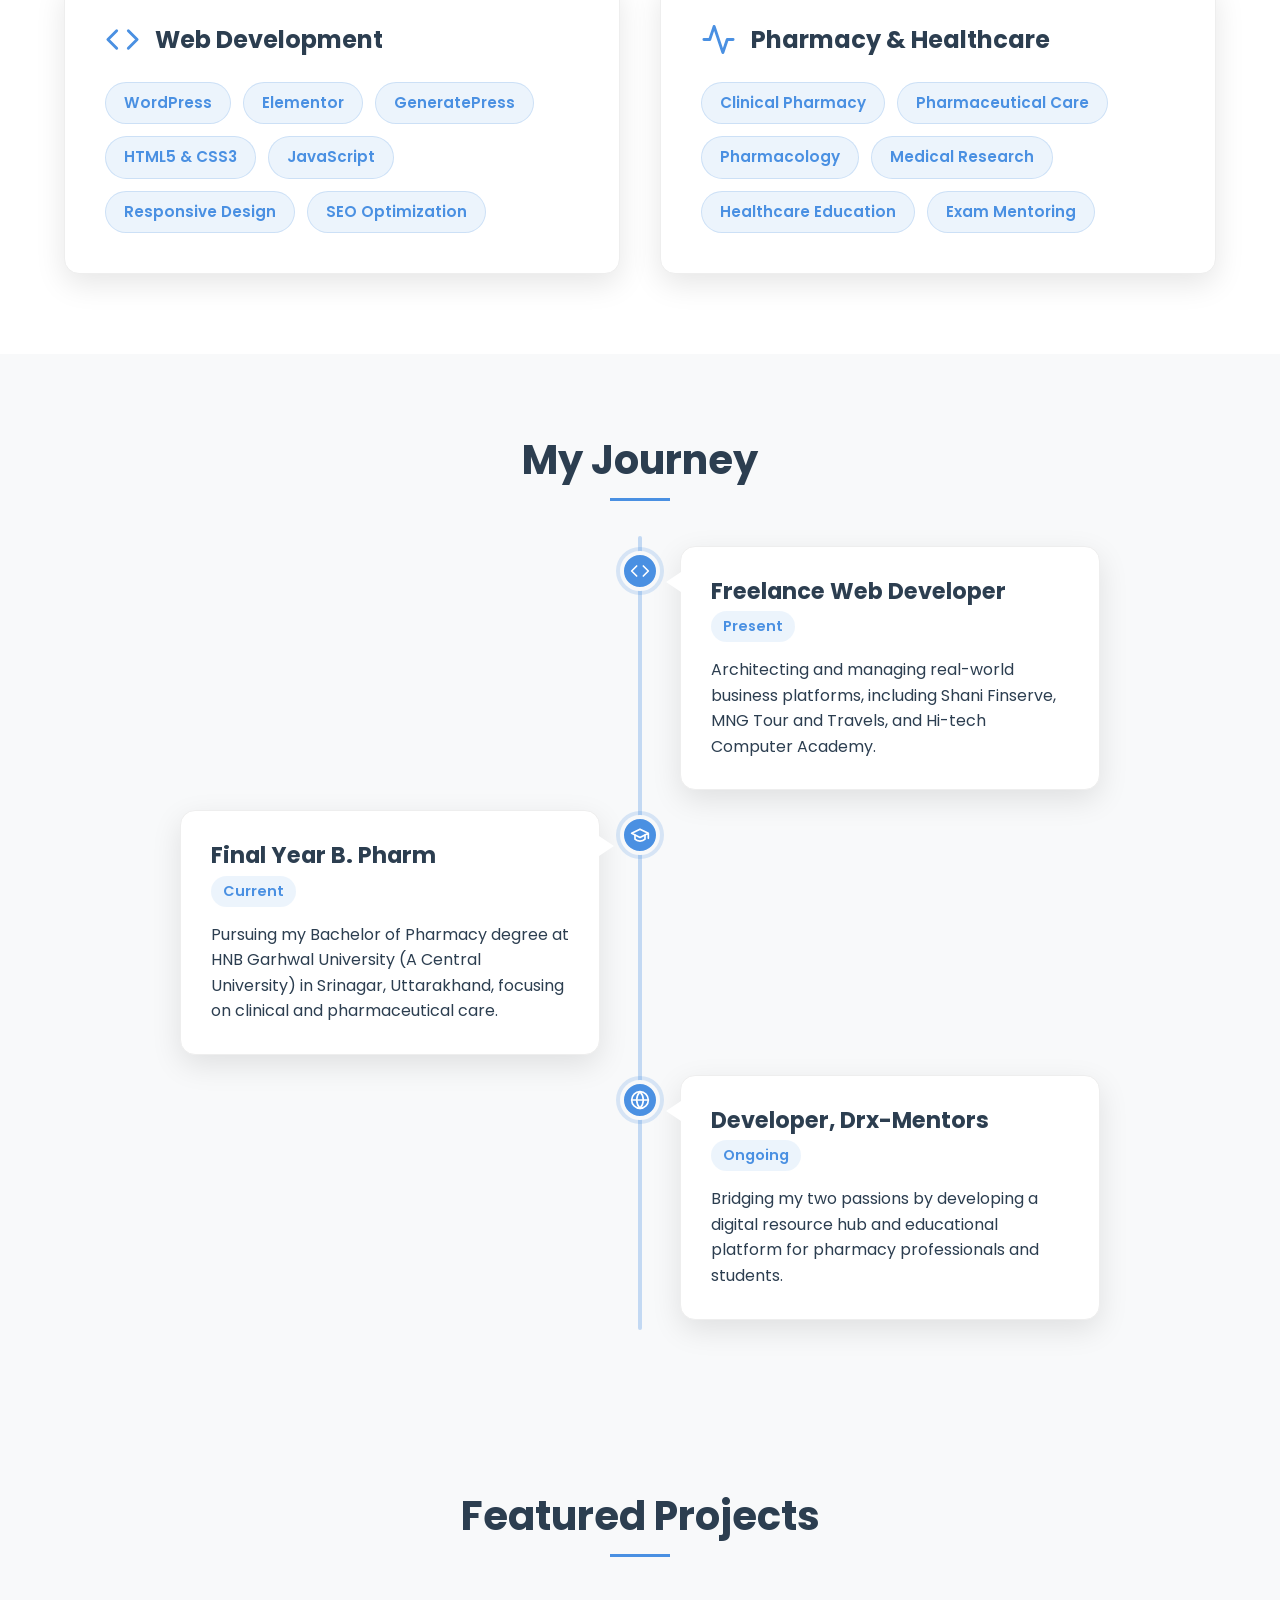
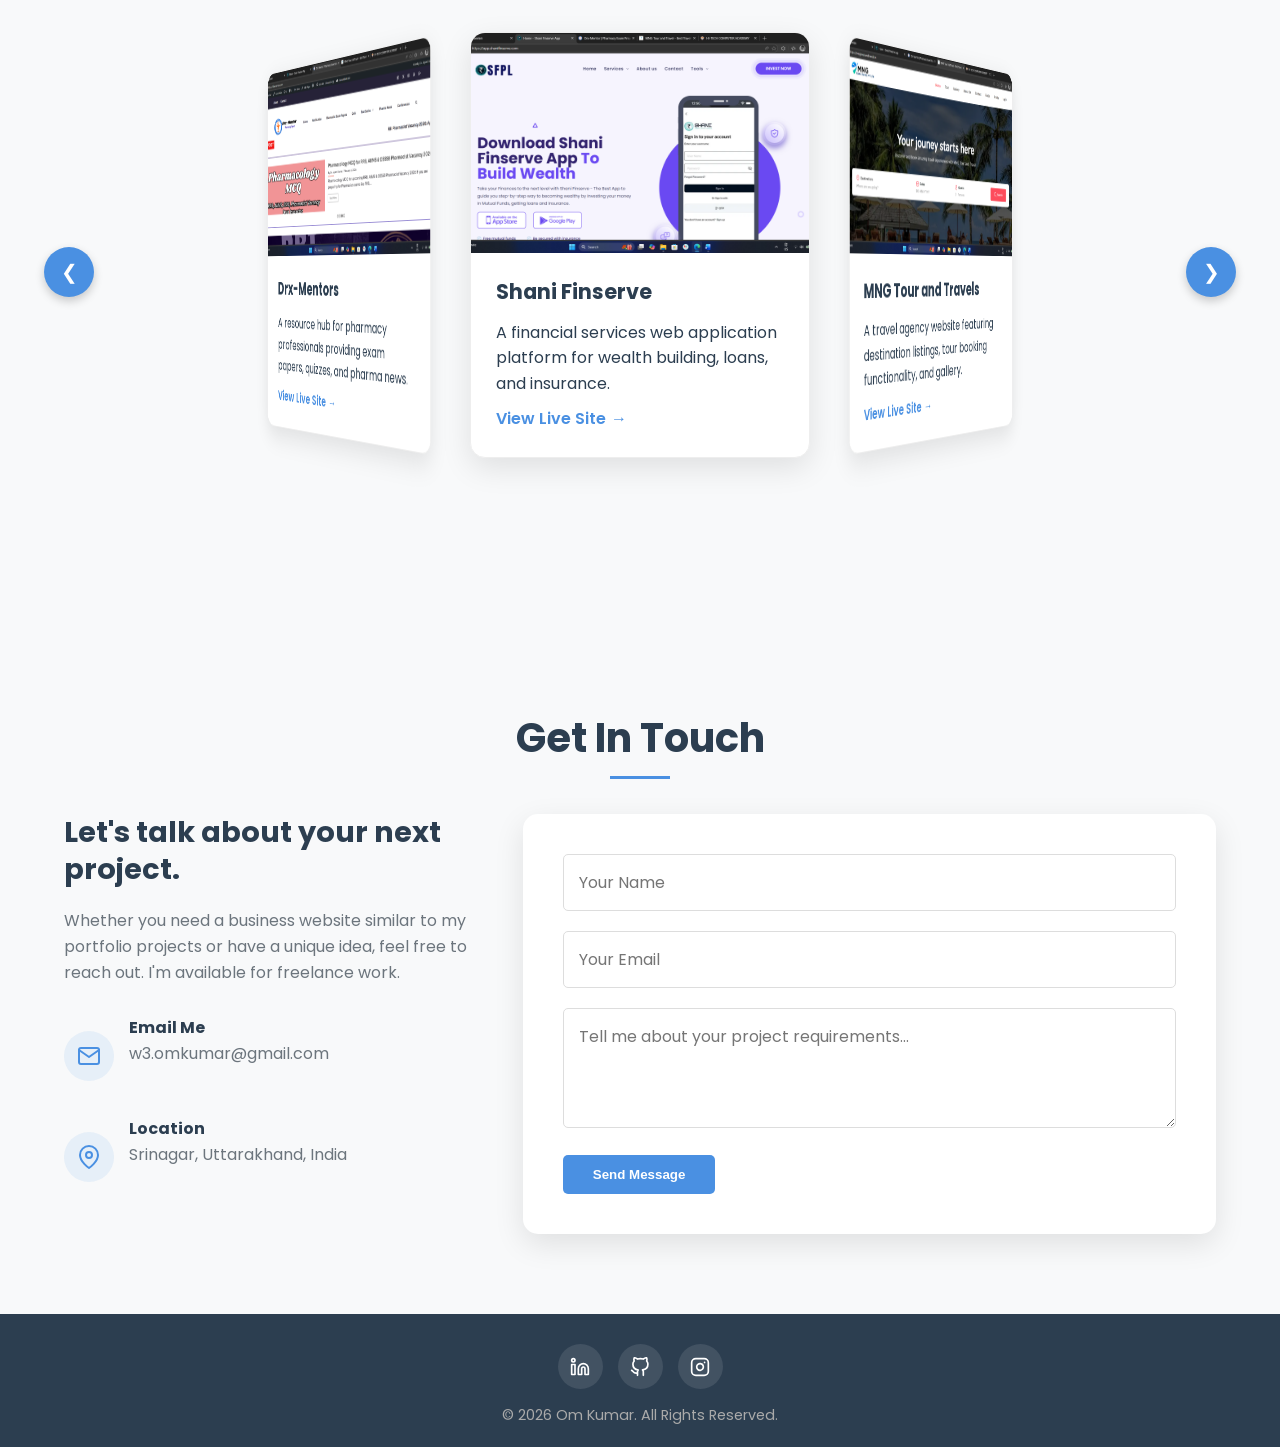
==== commit a2e4ca20: "Update index.html" ====
--- a/index.html
+++ b/index.html
@@ -1442,6 +1442,17 @@
                                 <a href="khilji-dynasty.html" class="btn"
                                     style="padding: 8px 15px; font-size: 0.9rem;">Join Now</a>
                             </div>
+                            <div class="quiz-card-item">
+                                <div style="display: flex; align-items: center;">
+                                    <div class="quiz-card-icon">👑</div>
+                                    <div>
+                                        <h4 style="margin-bottom: 2px;">Tughlaq Dynasty</h4>
+                                        <p style="font-size: 0.85rem; color: var(--text-gray); margin: 0;">Tughlaq Dynasty | Top 30 MCQs</p>
+                                    </div>
+                                </div>
+                                <a href="tughlaq-dynasty.html" class="btn"
+                                    style="padding: 8px 15px; font-size: 0.9rem;">Join Now</a>
+                            </div>
                         </div>
                     </div>
                 </div>
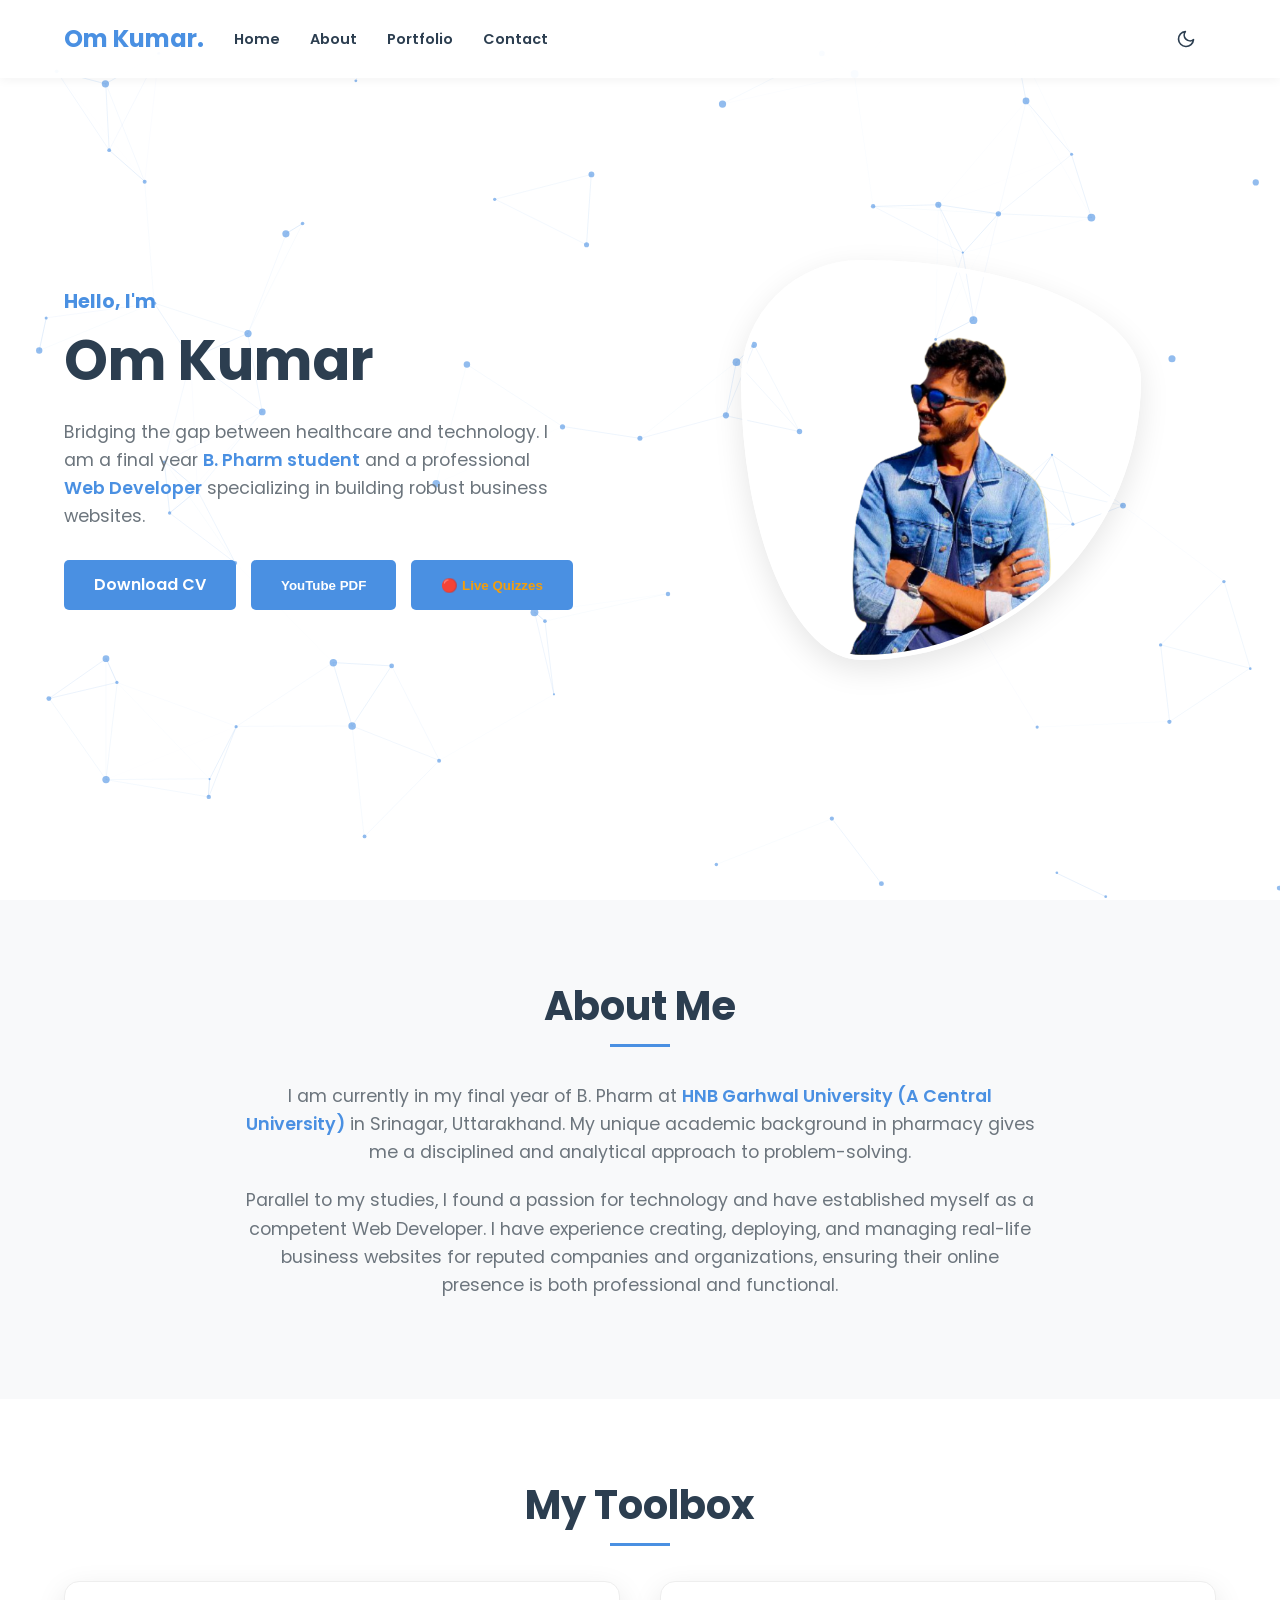
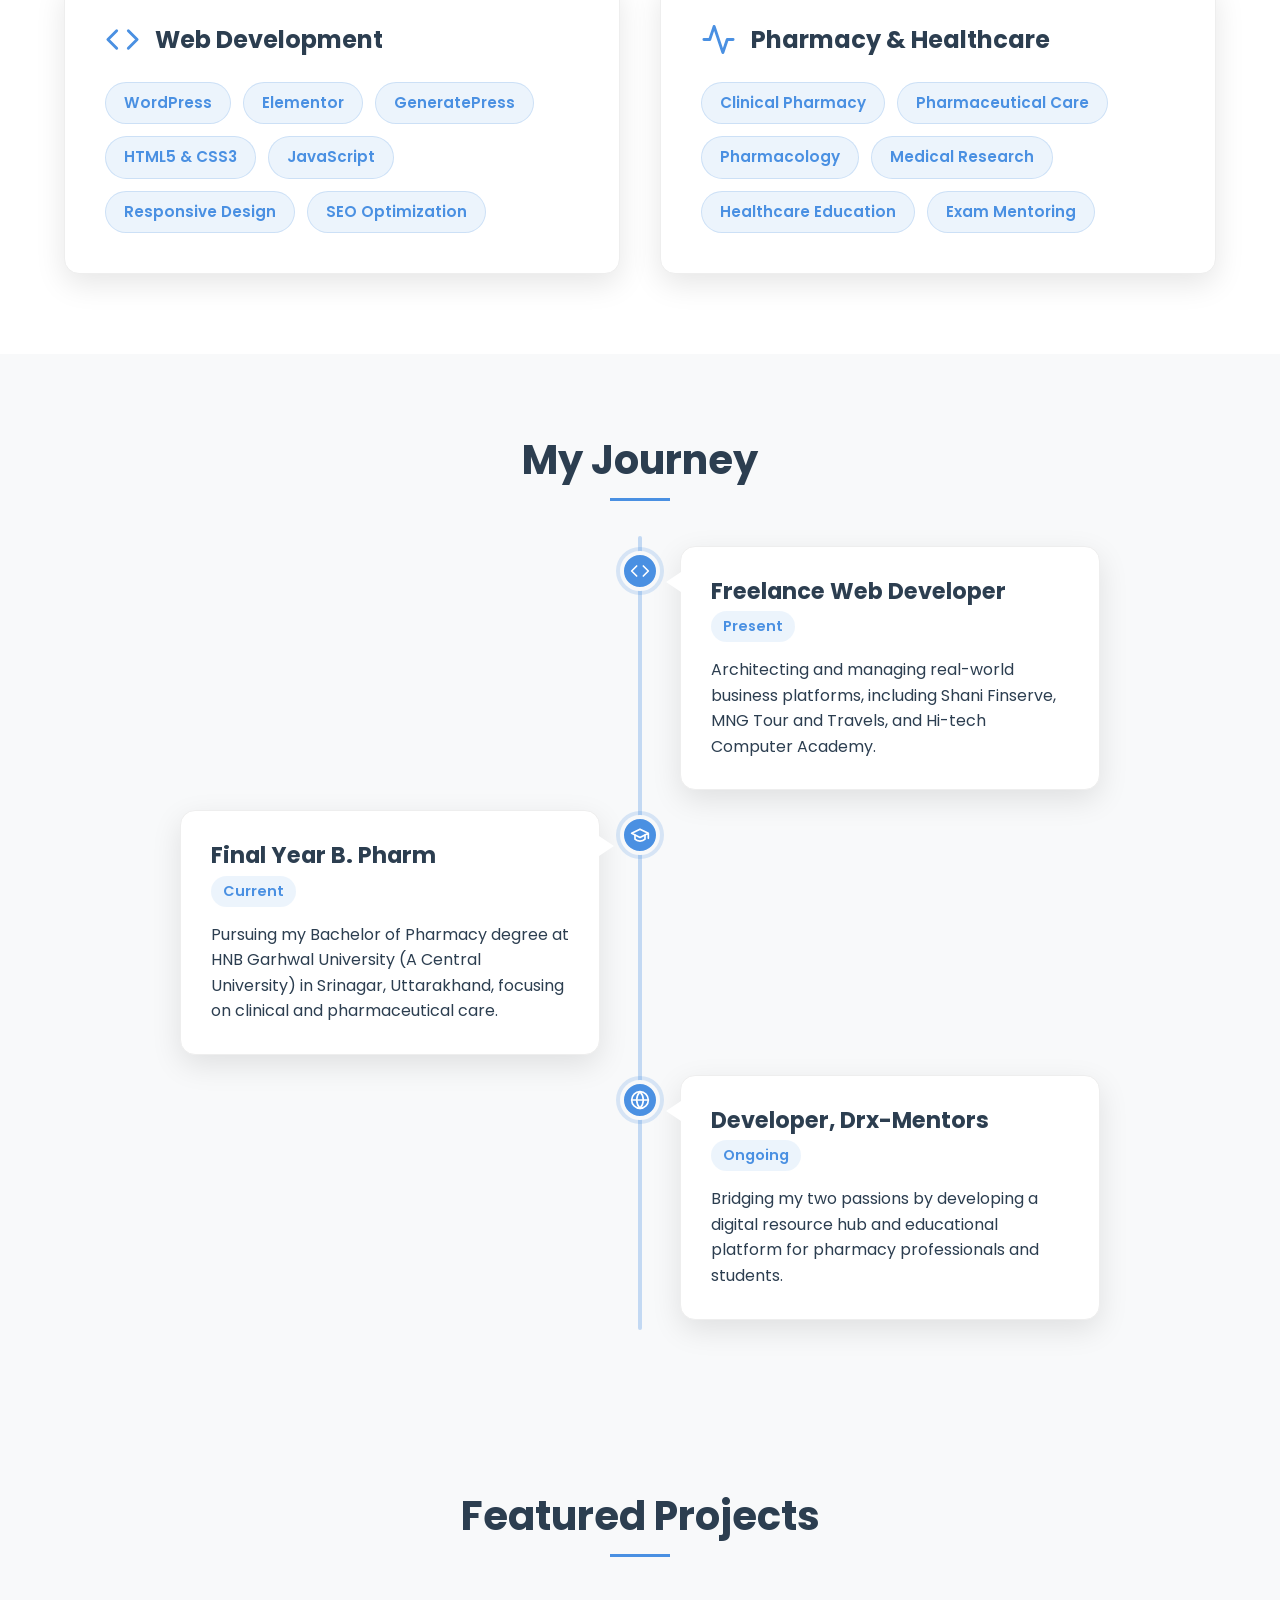
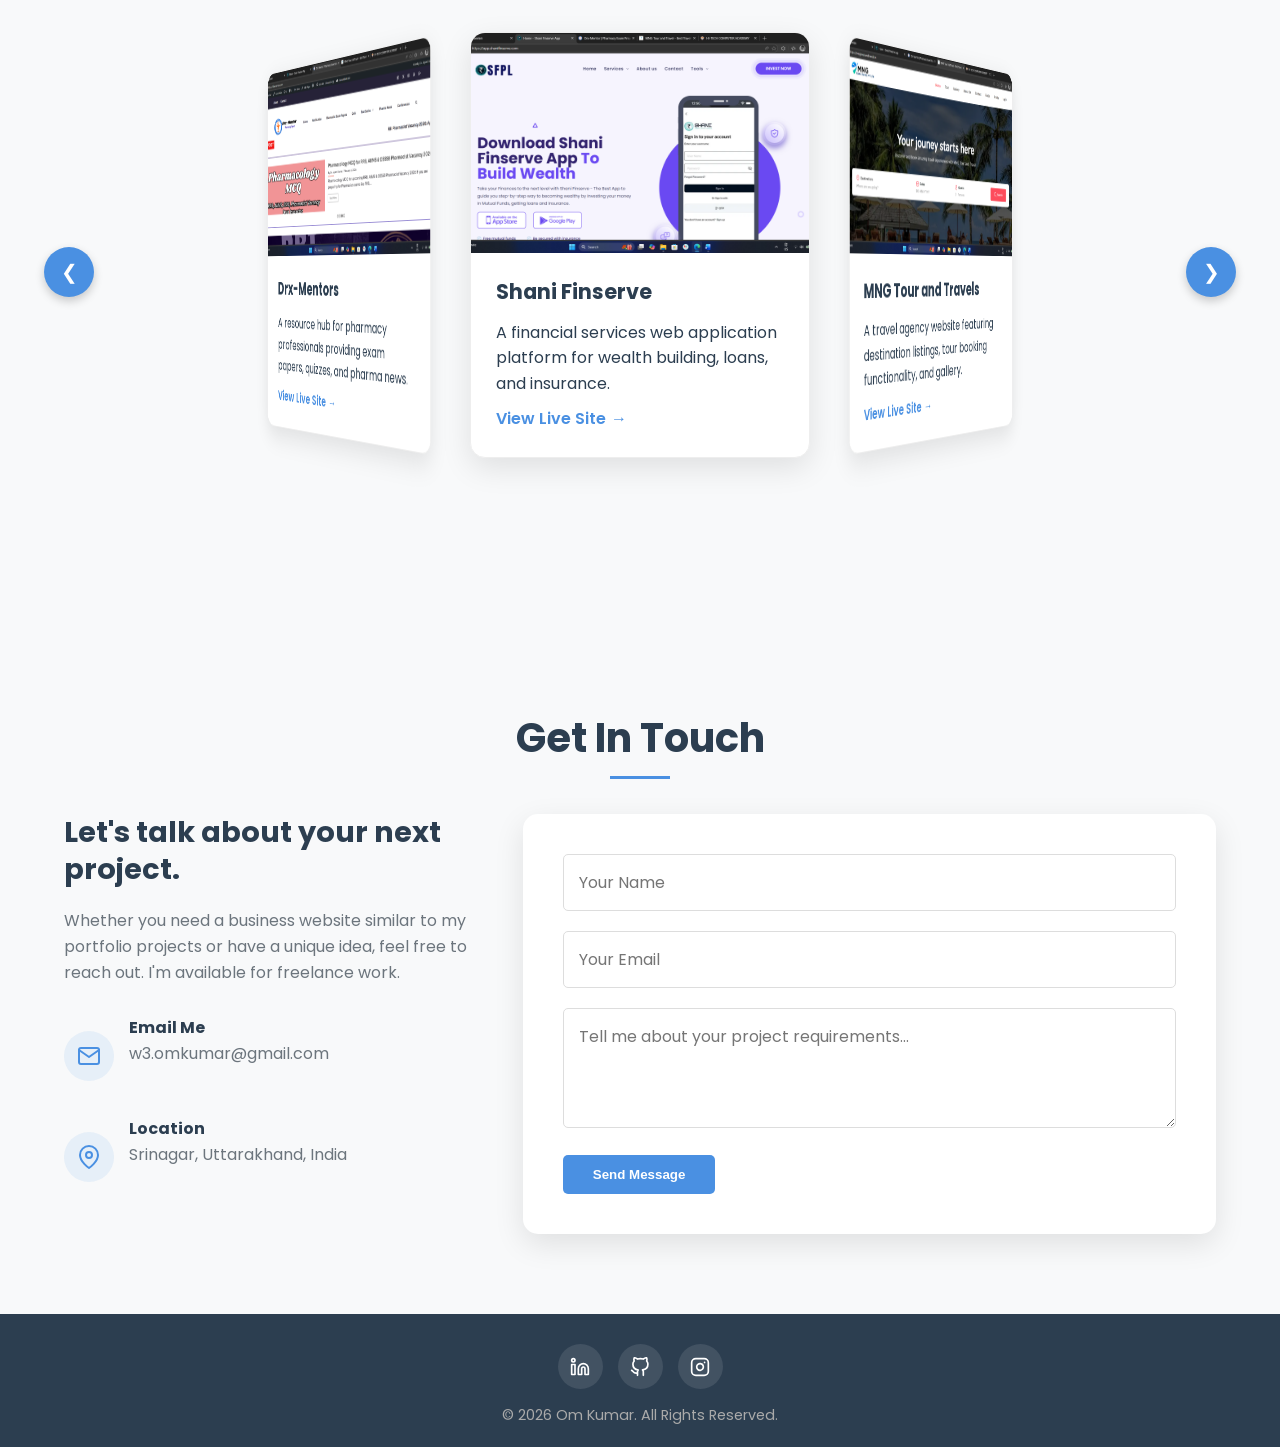
==== commit b66f16d6: "Update index.html" ====
--- a/index.html
+++ b/index.html
@@ -1453,6 +1453,17 @@
                                 <a href="tughlaq-dynasty.html" class="btn"
                                     style="padding: 8px 15px; font-size: 0.9rem;">Join Now</a>
                             </div>
+                             <div class="quiz-card-item">
+                                <div style="display: flex; align-items: center;">
+                                    <div class="quiz-card-icon">👑</div>
+                                    <div>
+                                        <h4 style="margin-bottom: 2px;">Sayyid Dynasty</h4>
+                                        <p style="font-size: 0.85rem; color: var(--text-gray); margin: 0;">Sayyid Dynasty | Top 30 MCQs</p>
+                                    </div>
+                                </div>
+                                <a href="sayyid-dynasty.html" class="btn"
+                                    style="padding: 8px 15px; font-size: 0.9rem;">Join Now</a>
+                            </div>
                         </div>
                     </div>
                 </div>
